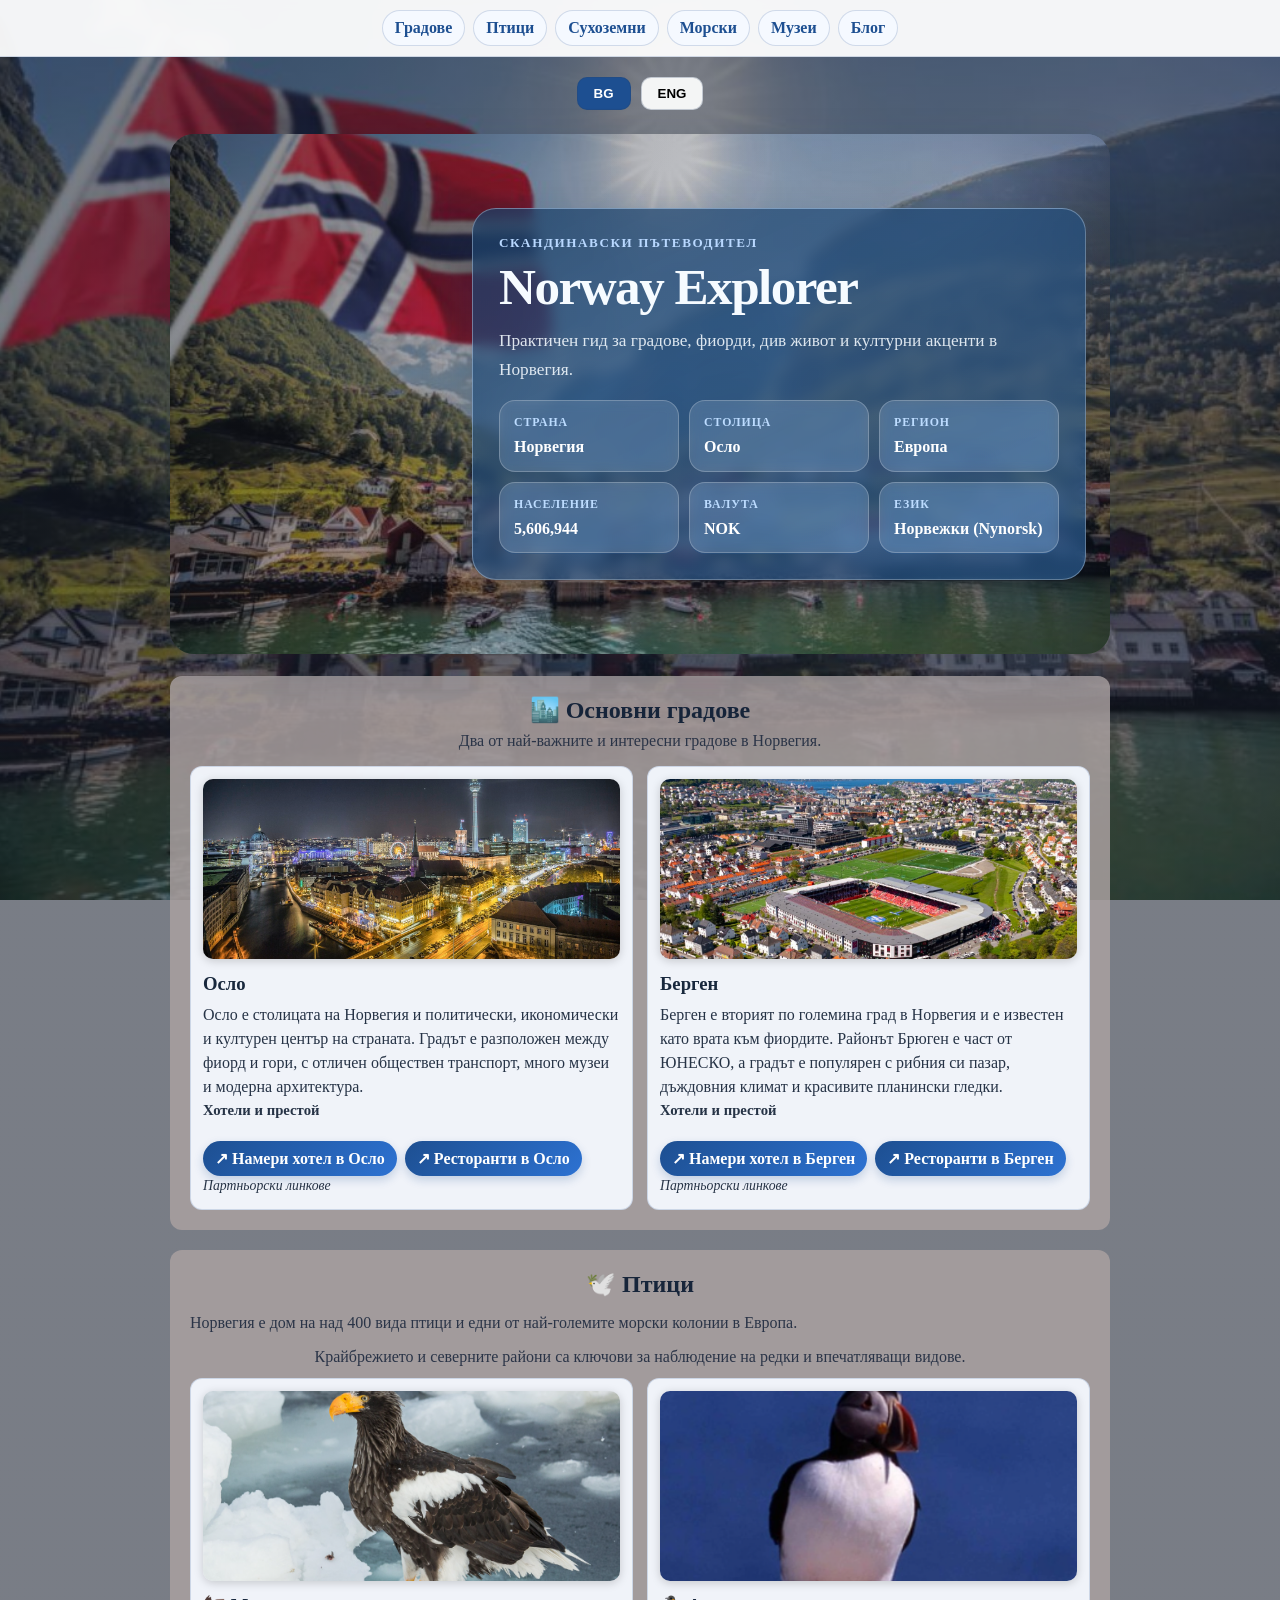
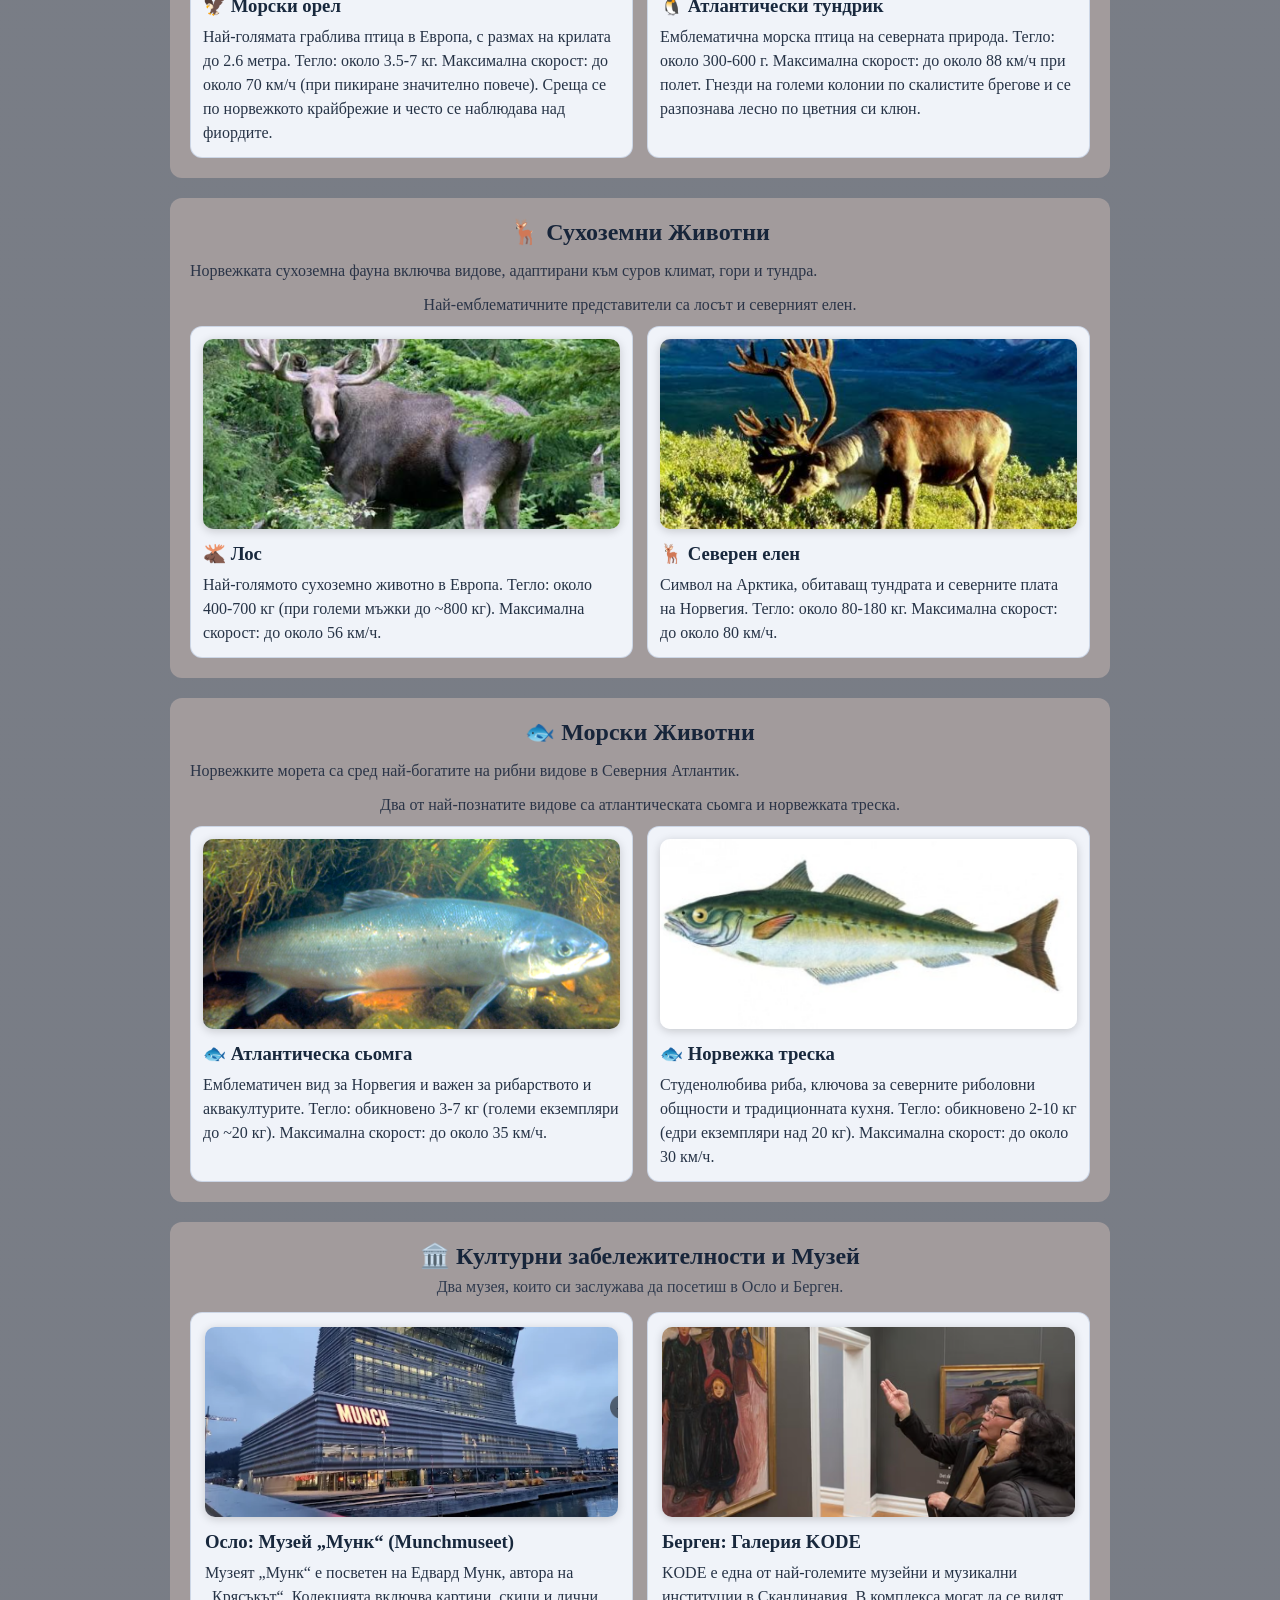
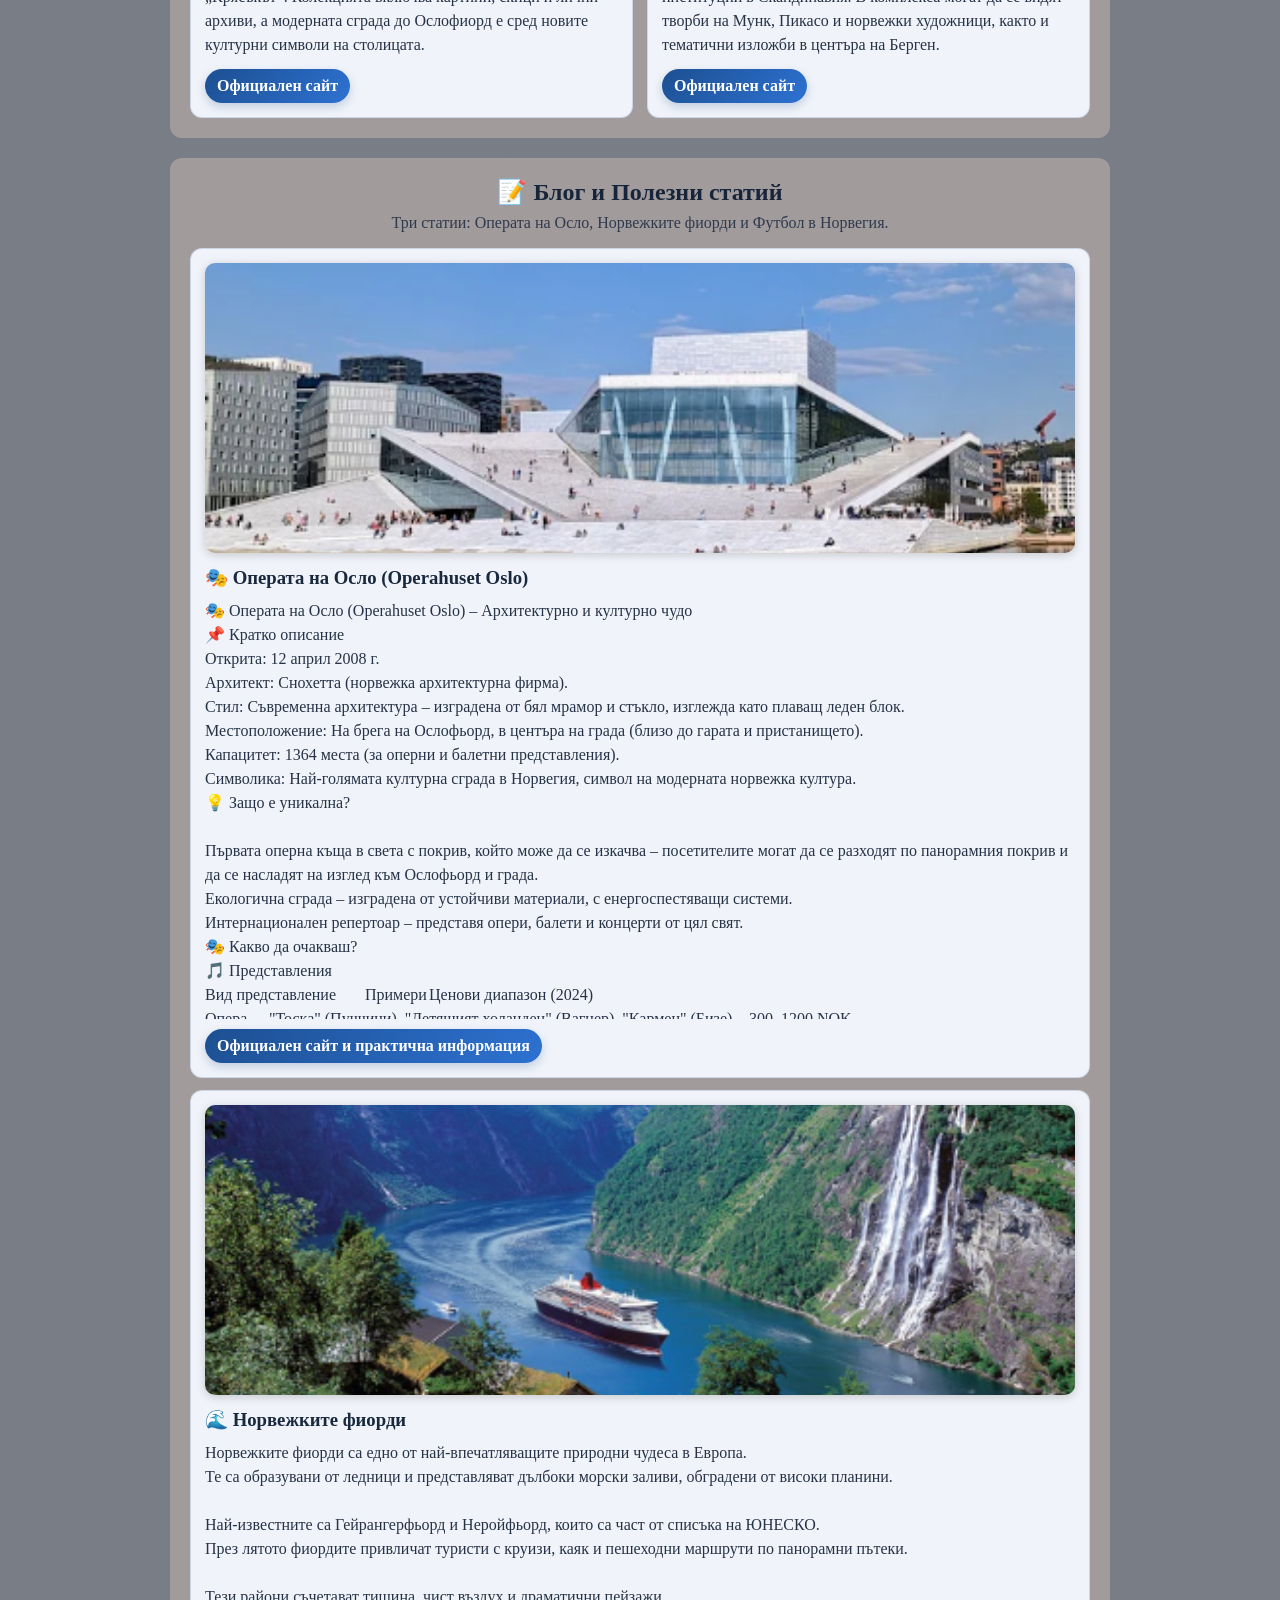
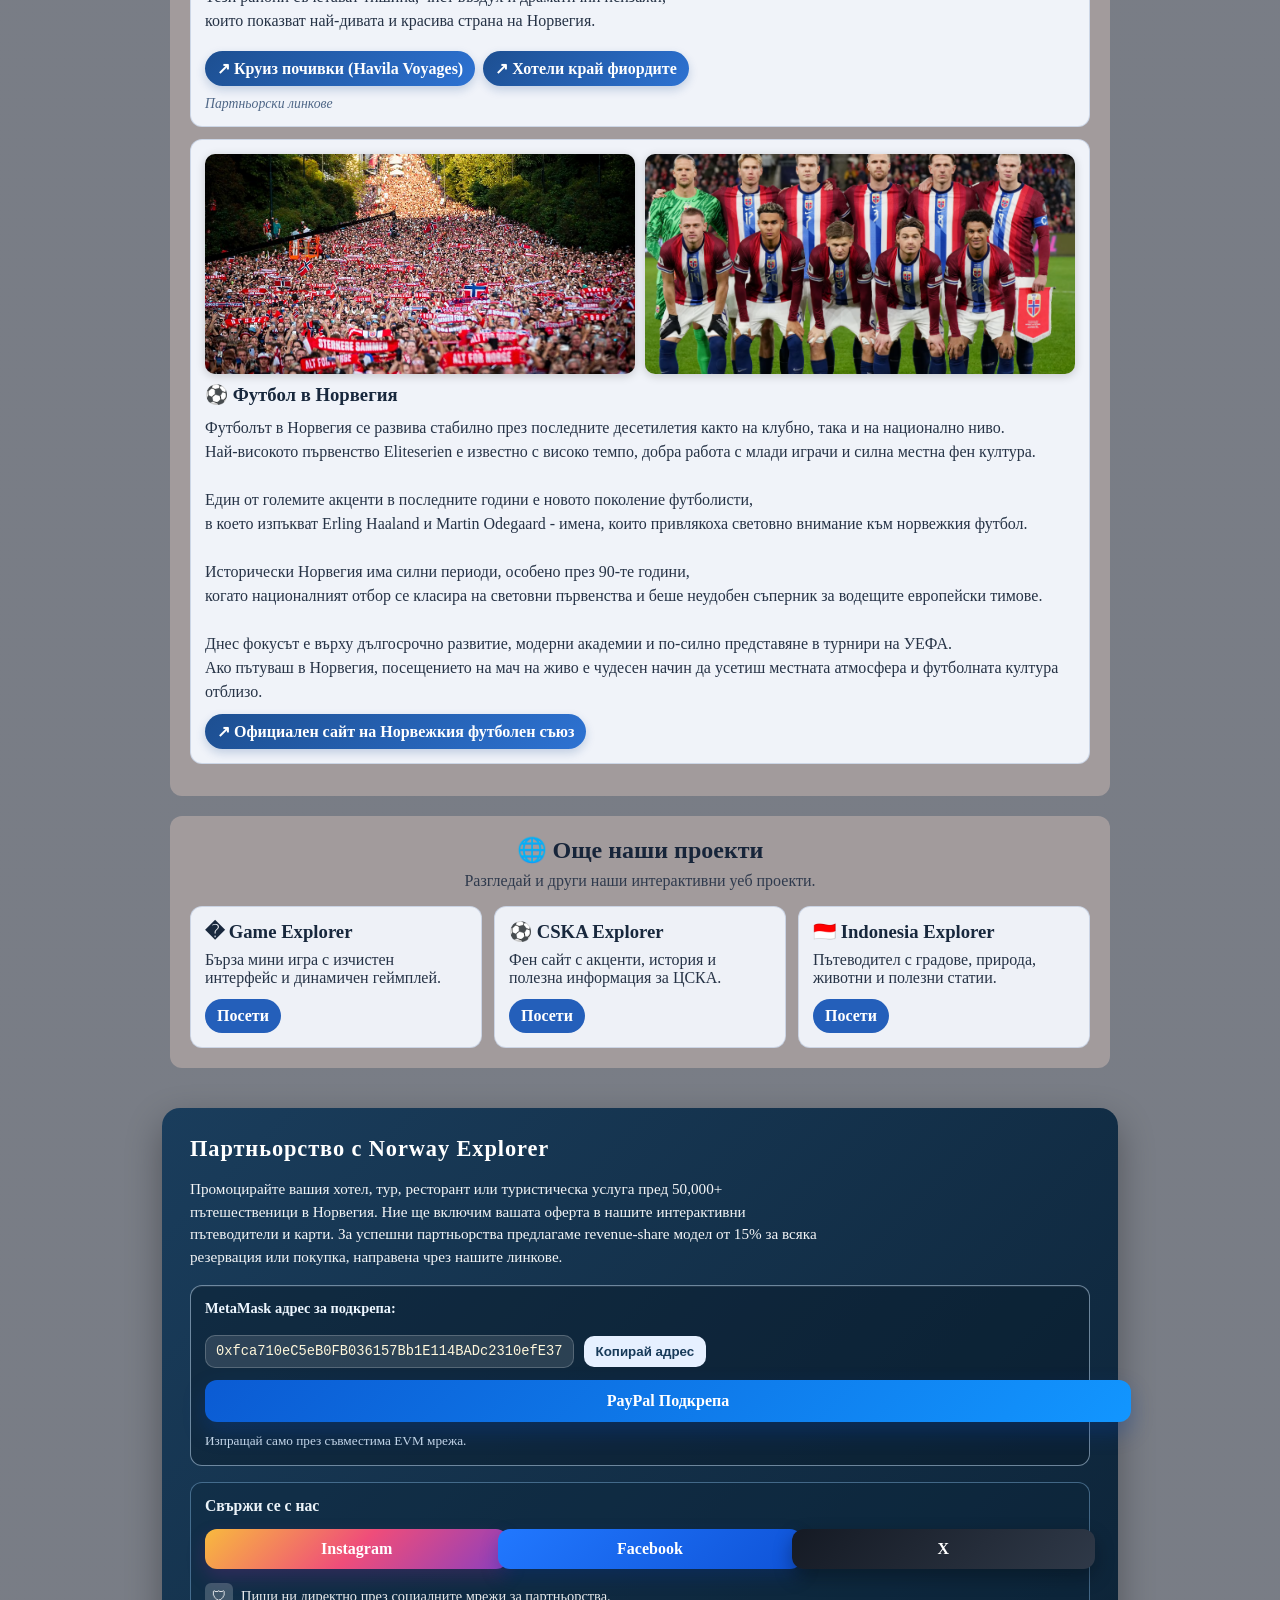
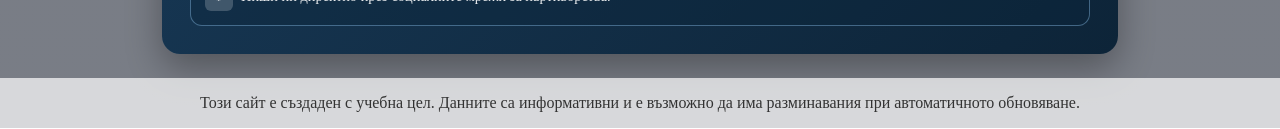
==== index.html @ 8732c3d7 "Move PayPal support CTA into wallet and refine partnership styling" ====
<!DOCTYPE html>
<html lang="bg">
<head>
    <meta charset="UTF-8">
    <meta name="viewport" content="width=device-width, initial-scale=1.0">
    <title>Норвегия EXPLORER</title>
    <meta name="description" content="Norway Explorer with city guides, wildlife highlights, museums, and practical travel resources.">
    <meta name="robots" content="index,follow,max-snippet:-1,max-image-preview:large,max-video-preview:-1">
    <link rel="canonical" href="https://norway-info.vercel.app/">
    <meta property="og:type" content="website">
    <meta property="og:site_name" content="Norway Explorer">
    <meta property="og:title" content="Norway Explorer | Cities, Nature and Travel Guide">
    <meta property="og:description" content="Discover Norwegian cities, wildlife, museums, and curated travel stories in one guide.">
    <meta property="og:url" content="https://norway-info.vercel.app/">
    <meta property="og:image" content="https://norway-info.vercel.app/social-preview.svg">
    <meta property="og:image:width" content="1200">
    <meta property="og:image:height" content="630">
    <meta name="twitter:card" content="summary_large_image">
    <meta name="twitter:url" content="https://norway-info.vercel.app/">
    <meta name="twitter:title" content="Norway Explorer | Cities, Nature and Travel Guide">
    <meta name="twitter:description" content="A practical Norway guide with city info, wildlife, and curated travel content.">
    <meta name="twitter:image" content="https://norway-info.vercel.app/social-preview.svg">
    <script>
        window.va = window.va || function () {
            (window.vaq = window.vaq || []).push(arguments);
        };
    </script>
    <script defer src="/_vercel/insights/script.js"></script>
    <link rel="icon" type="image/svg+xml" href="favicon.svg">
    <link rel="preload" as="image" href="Dostoprimechatelnosti-Norvegii-e1526370698436.jpg" fetchpriority="high">
    <link rel="dns-prefetch" href="//www.booking.com">
    <link rel="dns-prefetch" href="//www.tripadvisor.com">
    <link rel="dns-prefetch" href="//www.havilavoyages.com">
    <link rel="preconnect" href="https://www.booking.com" crossorigin>
    <link rel="preconnect" href="https://www.tripadvisor.com" crossorigin>
    <link rel="preconnect" href="https://www.havilavoyages.com" crossorigin>
    <link rel="stylesheet" href="style.css">
    <meta http-equiv="Content-Security-Policy" content="default-src 'self'; base-uri 'self'; object-src 'none'; frame-ancestors 'none'; img-src 'self' data:; style-src 'self' 'unsafe-inline'; script-src 'self' 'unsafe-inline'; connect-src 'self' https://formspree.io https://dashboard.mailerlite.com https://assets.mailerlite.com; form-action 'self' https://formspree.io https://dashboard.mailerlite.com https://assets.mailerlite.com; upgrade-insecure-requests; block-all-mixed-content;">
    <script>
        window.NORWAY_PARTNER_FORM_ENDPOINT = "https://dashboard.mailerlite.com/jsonp/2530470/forms/193859703235675441/subscribe";
    </script>
</head>
<body class="is-loading">

    <div id="page-loader" class="page-loader" aria-live="polite" aria-label="Loading">
        <div class="loader-spinner" aria-hidden="true"></div>
        <p class="loader-text">Loading Norway Explorer...</p>
    </div>

    <nav class="top-nav" id="top-nav">
        <a href="#key-cities" id="nav-cities"></a>
        <a href="#birds-section" id="nav-birds"></a>
        <a href="#land-animals-section" id="nav-land"></a>
        <a href="#marine-animals-section" id="nav-marine"></a>
        <a href="#museum-highlights" id="nav-museum"></a>
        <a href="#blog-section" id="nav-blog"></a>
    </nav>

    <div class="lang-switcher">
        <button id="btn-bg">BG</button>
        <button id="btn-eng">ENG</button>
    </div>

    <section class="hero-shell">
        <div class="hero-copy">
            <p id="hero-kicker" class="hero-kicker"></p>
            <h1 id="main-title">Norway Explorer</h1>
            <p id="hero-subtitle" class="hero-subtitle"></p>
            <div id="info" class="hero-facts"></div>
        </div>
        <figure class="hero-visual">
            <img src="Dostoprimechatelnosti-Norvegii-e1526370698436.jpg" alt="Панорамен пейзаж от Норвегия" class="hero-image" width="1280" height="720" fetchpriority="high" decoding="async">
        </figure>
    </section>

    <section id="key-cities" class="key-cities">
        <h2 id="cities-title"></h2>
        <p id="cities-subtitle"></p>
        <div class="cities-grid">
            <article class="city-card">
                <img src="assets/oslo.jpg" alt="Oslo" class="city-image" loading="lazy" decoding="async" width="1200" height="800">
                <h3 id="city-oslo-title"></h3>
                <p id="city-oslo-text"></p>
                <p id="city-oslo-cta-label" class="cta-label"></p>
                <div class="cta-links">
                    <a id="city-oslo-link" class="source-link cta-link" href="https://www.booking.com/city/no/oslo.html?keep_landing=1&sid=cc9032bea9bfc0546c76b36023ce9b88&aid=318615&label=New_Bulgarian_BG_5226352945-ouqjFWED*tpv48Uta6TTcAS813129000392:pl:ta:p1:p2:ac:ap:neg:fi:tikwl-64415190745:lp9047690:li:dec:dm:ag5226352945:cmp108540745&ws=&gad_source=1&gad_campaignid=108540745&gbraid=0AAAAAD_Ls1IKZlYwmr8Zm4OBT-a8QPqNY&gclid=CjwKCAjwpefSBhBvEiwAzyEtZ20bX94QnJ4DIqQOSX4_Amlg0gIUTL4UizeYds4wzF4Cd-zziU68MhoC8HMQAvD_BwE&utm_source=norway_explorer&utm_medium=cta&utm_campaign=oslo_hotels" target="_blank" rel="noopener noreferrer"></a>
                    <a id="city-oslo-restaurants-link" class="source-link cta-link" href="https://www.tripadvisor.com/Restaurants-g190479-Oslo_Eastern_Norway.html" target="_blank" rel="noopener noreferrer"></a>
                </div>
                <p id="city-oslo-affiliate-note" class="affiliate-note"></p>
            </article>
            <article class="city-card">
                <img src="assets/Bergenstd.png" alt="Bergen" class="city-image" loading="lazy" decoding="async" width="1200" height="800">
                <h3 id="city-bergen-title"></h3>
                <p id="city-bergen-text"></p>
                <p id="city-bergen-cta-label" class="cta-label"></p>
                <div class="cta-links">
                    <a id="city-bergen-link" class="source-link cta-link" href="https://www.booking.com/luxury/city/no/bergen.bg.html?aid=356980&label=gog235jc-10CAMYCSiqAUIGYmVyZ2VuSDNYA2gXiAEBmAEzuAEXyAEM2AED6AEB-AEBiAIBqAIBuALSuOfSBsACAdICJGIwMmFjYzA4LWUzYmQtNDA4YS1hNDk4LThlZmNhM2NkOWYwZdgCAeACAQ&sid=34ea4e4ec9101a4f362db611aae9aa91&keep_landing=1&utm_source=norway_explorer&utm_medium=cta&utm_campaign=bergen_hotels" target="_blank" rel="noopener noreferrer"></a>
                    <a id="city-bergen-restaurants-link" class="source-link cta-link" href="https://www.tripadvisor.com/Restaurants-g190502-Bergen_Hordaland_Western_Norway.html" target="_blank" rel="noopener noreferrer"></a>
                </div>
                <p id="city-bergen-affiliate-note" class="affiliate-note"></p>
            </article>
        </div>
    </section>

    <section id="birds-section" class="birds-section">
        <h2 id="birds-title"></h2>
        <p id="birds-subtitle"></p>
        <p id="birds-intro" class="birds-intro"></p>
        <div class="birds-grid">
            <article class="bird-card">
                <img src="assets/orel.png" alt="Морски орел" class="bird-image" loading="lazy" decoding="async" width="1200" height="800">
                <h3 id="bird-eagle-title"></h3>
                <p id="bird-eagle-text"></p>
            </article>
            <article class="bird-card">
                <img src="assets/Атлантически тундрик.png" alt="Атлантически тундрик" class="bird-image" loading="lazy" decoding="async" width="1200" height="800">
                <h3 id="bird-puffin-title"></h3>
                <p id="bird-puffin-text"></p>
            </article>
        </div>
    </section>

    <section id="land-animals-section" class="land-animals-section">
        <h2 id="land-animals-title"></h2>
        <p id="land-animals-subtitle"></p>
        <p id="land-animals-intro" class="land-animals-intro"></p>
        <div class="land-animals-grid">
            <article class="land-animal-card">
                <img src="assets/los.png" alt="Лос" class="land-animal-image" loading="lazy" decoding="async" width="1200" height="800">
                <h3 id="land-animal-moose-title"></h3>
                <p id="land-animal-moose-text"></p>
            </article>
            <article class="land-animal-card">
                <img src="assets/severenEeln.png" alt="Северен елен" class="land-animal-image" loading="lazy" decoding="async" width="1200" height="800">
                <h3 id="land-animal-reindeer-title"></h3>
                <p id="land-animal-reindeer-text"></p>
            </article>
        </div>
    </section>

    <section id="marine-animals-section" class="marine-animals-section">
        <h2 id="marine-animals-title"></h2>
        <p id="marine-animals-subtitle"></p>
        <p id="marine-animals-intro" class="marine-animals-intro"></p>
        <div class="marine-animals-grid">
            <article class="marine-animal-card">
                <img src="assets/Атлантическасьомга.png" alt="Атлантическа сьомга" class="marine-animal-image" loading="lazy" decoding="async" width="1200" height="800">
                <h3 id="marine-animal-salmon-title"></h3>
                <p id="marine-animal-salmon-text"></p>
            </article>
            <article class="marine-animal-card">
                <img src="assets/Норвежкатреска.png" alt="Норвежка треска" class="marine-animal-image" loading="lazy" decoding="async" width="1200" height="800">
                <h3 id="marine-animal-cod-title"></h3>
                <p id="marine-animal-cod-text"></p>
            </article>
        </div>
    </section>

    <section id="museum-highlights" class="museum-highlights">
        <h2 id="museum-title"></h2>
        <p id="museum-subtitle"></p>
        <div class="museum-grid">
            <article class="museum-card">
                <img src="assets/munkmuzej.png" alt="MUNCH Museum Oslo" class="museum-image" loading="lazy" decoding="async" width="1200" height="800">
                <h3 id="museum-oslo-title"></h3>
                <p id="museum-oslo-text"></p>
                <a id="museum-oslo-link" class="source-link" href="https://www.munch.no/en/" target="_blank" rel="noopener noreferrer"></a>
            </article>
            <article class="museum-card">
                <img src="assets/Galerybergen.png" alt="KODE Gallery Bergen" class="museum-image" loading="lazy" decoding="async" width="1200" height="800">
                <h3 id="museum-bergen-title"></h3>
                <p id="museum-bergen-text"></p>
                <a id="museum-bergen-link" class="source-link" href="https://www.kodebergen.no/en" target="_blank" rel="noopener noreferrer"></a>
            </article>
        </div>
    </section>

    <section id="blog-section" class="blog-section">
        <h2 id="blog-title"></h2>
        <p id="blog-subtitle"></p>
        <article class="blog-card">
            <img src="assets/operaOslo.png" alt="Oslo Opera House" class="blog-image" loading="lazy" decoding="async" width="1200" height="800">
            <h3 id="blog-article-title"></h3>
            <pre id="blog-article-content" class="blog-article-content"></pre>
            <a id="blog-opera-link" class="source-link" href="https://www.operaen.no/en/your-visit-at-oslo-operahouse/practical-information/" target="_blank" rel="noopener noreferrer"></a>
        </article>
        <article class="blog-card">
            <img id="blog-article2-image" src="assets/fiord.png" alt="Норвежки фиорд" class="blog-image" loading="lazy" decoding="async" width="1200" height="800">
            <h3 id="blog-article2-title"></h3>
            <pre id="blog-article2-content" class="blog-article-content"></pre>
            <div class="cta-links">
                <a id="blog-fjord-link" class="source-link cta-link" href="https://www.havilavoyages.com/?utm_source=norway_explorer&utm_medium=cta&utm_campaign=fjord_cruise" target="_blank" rel="noopener noreferrer"></a>
                <a id="blog-fjord-hotels-link" class="source-link cta-link" href="https://www.booking.com/country/no.html?utm_source=norway_explorer&utm_medium=cta&utm_campaign=fjord_hotels" target="_blank" rel="noopener noreferrer"></a>
            </div>
            <p id="blog-affiliate-note" class="affiliate-note"></p>
        </article>
        <article class="blog-card">
            <div class="blog-gallery">
                <img id="blog-article3-image1" src="assets/fot1.png" alt="Футболен мач в Норвегия" class="blog-image blog-image-half" loading="lazy" decoding="async" width="1200" height="800">
                <img id="blog-article3-image2" src="assets/fot2.png" alt="Норвежки футболни фенове" class="blog-image blog-image-half" loading="lazy" decoding="async" width="1200" height="800">
            </div>
            <h3 id="blog-article3-title"></h3>
            <pre id="blog-article3-content" class="blog-article-content"></pre>
            <a id="blog-football-link" class="source-link cta-link" href="https://www.fotball.no/" target="_blank" rel="noopener noreferrer"></a>
        </article>
    </section>
    

    <section id="related-projects" class="related-projects">
        <h2 id="projects-title"></h2>
        <p id="projects-subtitle"></p>
        <div class="projects-grid">
            <article class="project-card">
                <h3 id="project-a-title"></h3>
                <p id="project-a-desc"></p>
                <a id="project-a-link" href="https://p-in-pong-trs2.vercel.app/" target="_blank" rel="noopener noreferrer"></a>
            </article>
            <article class="project-card">
                <h3 id="project-b-title"></h3>
                <p id="project-b-desc"></p>
                <a id="project-b-link" href="https://cska-explorer.vercel.app/" target="_blank" rel="noopener noreferrer"></a>
            </article>
            <article class="project-card">
                <h3 id="project-c-title"></h3>
                <p id="project-c-desc"></p>
                <a id="project-c-link" href="https://indonesia-five.vercel.app/" target="_blank" rel="noopener noreferrer"></a>
            </article>
        </div>
    </section>

    <section id="norway-partnership" class="norway-partnership-card">
        <h2 id="norway-partner-title"></h2>
        <p id="norway-partner-text" class="partnership-text"></p>
        <div class="partnership-wallet" aria-live="polite">
            <p id="norway-partner-wallet-label" class="partnership-wallet-label"></p>
            <div class="partnership-wallet-row">
                <code id="norway-partner-wallet-address" class="partnership-wallet-address"></code>
                <button id="norway-partner-wallet-copy" class="partnership-wallet-copy" type="button"></button>
            </div>
            <a id="norwayPartnerPaypalBtn" class="partnership-btn partnership-paypal-btn" href="https://paypal.me/SvetoslavGochev" target="_blank" rel="noopener noreferrer"></a>
            <p id="norway-partner-wallet-hint" class="partnership-wallet-hint"></p>
        </div>
        <div class="partnership-actions">
            <p class="partnership-social-title" id="norwayPartnershipBtn"></p>
            <div class="partnership-social-grid" aria-label="Social contacts">
                <a id="norwayPartnerInstagramBtn" class="partnership-btn partnership-social-btn partnership-instagram-btn" href="https://www.instagram.com/" target="_blank" rel="noopener noreferrer">Instagram</a>
                <a id="norwayPartnerFacebookBtn" class="partnership-btn partnership-social-btn partnership-facebook-btn" href="https://www.facebook.com/" target="_blank" rel="noopener noreferrer">Facebook</a>
                <a id="norwayPartnerXBtn" class="partnership-btn partnership-social-btn partnership-x-btn" href="https://x.com/" target="_blank" rel="noopener noreferrer">X</a>
            </div>
            <p class="partnership-neutral-row"><span class="partnership-email-icon">🛡</span><span id="norway-partner-contact-hint"></span></p>
        </div>
    </section>

    <script src="article-cache.js" defer></script>
    <script src="cta-analytics.js" defer></script>
    <script src="script.js" defer></script>
    <button id="backToTop" class="back-to-top" aria-label="Back to top">↑</button>
    <footer id="site-footer">
        Този сайт е създаден с учебна цел. Данните са информативни и е възможно да има разминавания при автоматичното обновяване.
    </footer>
</body>
</html>
---- style.css ----
body {
    background:
        linear-gradient(180deg, rgba(24, 31, 46, 0.58), rgba(24, 31, 46, 0.58)),
        url("Dostoprimechatelnosti-Norvegii-e1526370698436.jpg") center / cover fixed no-repeat;
    min-height: 100vh;
    margin: 0;
    padding: 0;
    color: #eaf0ff;
}

body.is-loading {
    overflow: hidden;
}

.page-loader {
    position: fixed;
    inset: 0;
    z-index: 3000;
    display: flex;
    flex-direction: column;
    align-items: center;
    justify-content: center;
    gap: 14px;
    background: linear-gradient(180deg, rgba(236, 245, 255, 0.98), rgba(219, 236, 255, 0.98));
    transition: opacity 0.35s ease, visibility 0.35s ease;
}

.page-loader.is-hidden {
    opacity: 0;
    visibility: hidden;
    pointer-events: none;
}

.loader-spinner {
    width: 54px;
    height: 54px;
    border-radius: 50%;
    border: 4px solid rgba(29, 79, 145, 0.2);
    border-top-color: #1d4f91;
    animation: loaderSpin 0.8s linear infinite;
}

.loader-text {
    margin: 0;
    font-weight: 700;
    color: #1d4f91;
    letter-spacing: 0.02em;
}

@keyframes loaderSpin {
    to {
        transform: rotate(360deg);
    }
}

.top-nav {
    position: sticky;
    top: 0;
    z-index: 1000;
    display: flex;
    flex-wrap: wrap;
    justify-content: center;
    gap: 8px;
    padding: 10px 12px;
    background: rgba(255, 255, 255, 0.94);
    border-bottom: 1px solid rgba(95, 123, 170, 0.25);
    backdrop-filter: blur(4px);
}

.top-nav a {
    text-decoration: none;
    font-weight: 700;
    color: #1d4f91;
    background: rgba(245, 249, 255, 0.94);
    border: 1px solid rgba(95, 123, 170, 0.25);
    border-radius: 999px;
    padding: 8px 12px;
    transition: all 0.2s ease;
}

.top-nav a:hover {
    background: #1d4f91;
    color: #fff;
}

.lang-switcher {
    display: flex;
    justify-content: center;
    gap: 10px;
    margin: 20px auto 0;
}

.lang-switcher button {
    padding: 8px 16px;
    font-weight: bold;
    cursor: pointer;
    border: 1px solid rgba(45, 67, 100, 0.25);
    border-radius: 10px;
    background: rgba(255, 255, 255, 0.92);
}

.lang-switcher button.active {
    background: #1d4f91;
    color: #fff;
}

.hero-shell {
    position: relative;
    display: flex;
    align-items: center;
    max-width: 940px;
    min-height: 520px;
    margin: 24px auto 22px;
    padding: 0;
}

.hero-copy {
    position: relative;
    z-index: 2;
    max-width: 560px;
    margin: 0 0 0 24px;
    padding: 26px;
    border-radius: 24px;
    color: #f6fbff;
    background: linear-gradient(155deg, rgba(26, 63, 103, 0.72), rgba(45, 103, 166, 0.62));
    border: 1px solid rgba(220, 238, 255, 0.35);
    backdrop-filter: blur(7px);
    box-shadow: 0 22px 48px rgba(17, 36, 60, 0.28);
}

.hero-kicker {
    margin: 0 0 12px;
    font-size: 0.82rem;
    font-weight: 800;
    text-transform: uppercase;
    letter-spacing: 0.12em;
    color: #b9d8ff;
}

#main-title {
    margin: 0;
    font-size: clamp(2.2rem, 4vw, 4rem);
    line-height: 0.95;
    letter-spacing: -0.03em;
}

.hero-subtitle {
    margin: 16px 0 0;
    max-width: 34rem;
    font-size: 1.08rem;
    line-height: 1.65;
    color: rgba(245, 250, 255, 0.88);
}

.hero-link {
    display: inline-flex;
    align-items: center;
    justify-content: center;
    min-height: 44px;
    padding: 11px 18px;
    border-radius: 999px;
    text-decoration: none;
    font-weight: 800;
    transition: transform 0.2s ease, box-shadow 0.2s ease, filter 0.2s ease;
}

.hero-link:hover {
    transform: translateY(-1px);
    filter: brightness(1.04);
}

.hero-link-primary {
    color: #0e2947;
    background: linear-gradient(135deg, #ffffff, #d7ebff);
    box-shadow: 0 10px 22px rgba(6, 23, 43, 0.22);
}

.hero-link-secondary {
    color: #f6fbff;
    background: rgba(255, 255, 255, 0.12);
    border: 1px solid rgba(255, 255, 255, 0.2);
}

.hero-facts {
    margin-top: 16px;
}

.hero-facts-grid {
    display: grid;
    grid-template-columns: repeat(3, minmax(0, 1fr));
    gap: 10px;
}

.hero-fact {
    padding: 14px 14px 13px;
    border-radius: 16px;
    background: rgba(255, 255, 255, 0.16);
    border: 1px solid rgba(255, 255, 255, 0.22);
    backdrop-filter: blur(6px);
}

.hero-fact-label {
    display: block;
    margin-bottom: 6px;
    font-size: 0.74rem;
    font-weight: 700;
    text-transform: uppercase;
    letter-spacing: 0.08em;
    color: #bddcff;
}

.hero-fact-value {
    display: block;
    font-size: 1rem;
    font-weight: 700;
    line-height: 1.35;
    color: #ffffff;
}

.hero-visual {
    position: absolute;
    inset: 0;
    z-index: 0;
    margin: 0;
    overflow: hidden;
    border-radius: 24px;
    box-shadow: 0 20px 48px rgba(23, 50, 84, 0.18);
}

.hero-visual::after {
    content: "";
    position: absolute;
    inset: 0;
    background:
    radial-gradient(circle at 82% 18%, rgba(245, 247, 251, 0.14), transparent 40%),
    linear-gradient(115deg, rgba(24, 28, 38, 0.56), rgba(34, 39, 53, 0.3) 46%, rgba(18, 23, 33, 0.5));
}

.hero-image {
    display: block;
    width: 100%;
    height: 100%;
    min-height: 520px;
    object-fit: cover;
}

.key-cities {
    background: rgb(171 161 161 / 84%);
    border-radius: 12px;
    padding: 20px;
    margin: 20px auto;
    max-width: 900px;
}

.key-cities h2,
.birds-section h2,
.land-animals-section h2,
.marine-animals-section h2,
.museum-highlights h2,
.blog-section h2,
.related-projects h2 {
    color: #17253a;
}

.key-cities h2 {
    margin: 0 0 8px;
    text-align: center;
}

.key-cities > p {
    margin: 0 0 16px;
    text-align: center;
    color: #2f3a4d;
}

.key-cities > p,
.birds-section > p,
.land-animals-section > p,
.marine-animals-section > p,
.museum-highlights > p,
.blog-section > p,
.related-projects > p {
    color: #2a3447;
}

.city-card h3,
.bird-card h3,
.land-animal-card h3,
.marine-animal-card h3,
.museum-card h3,
.blog-card h3,
.project-card h3 {
    color: #18283d;
}

.cities-grid {
    display: grid;
    grid-template-columns: repeat(2, minmax(0, 1fr));
    gap: 14px;
}

.city-card {
    background: rgba(245, 249, 255, 0.94);
    border: 1px solid rgba(95, 123, 170, 0.25);
    border-radius: 12px;
    padding: 12px;
}

.city-image {
    width: 100%;
    height: 180px;
    object-fit: cover;
    border-radius: 10px;
    margin-bottom: 10px;
    box-shadow: 0 2px 10px rgba(0, 0, 0, 0.18);
}

.city-card h3 {
    margin: 0 0 8px;
}

.city-card p {
    margin: 0;
    color: #263346;
    line-height: 1.5;
}

.cta-label {
    margin: 12px 0 0;
    font-size: 0.92rem;
    font-weight: 700;
    color: #1c3f72;
}

.cta-links {
    display: flex;
    flex-wrap: wrap;
    gap: 8px;
    margin-top: 8px;
}

.cta-link::before {
    content: "\2197\00a0";
    font-weight: 700;
}

.affiliate-note {
    margin: 10px 0 0;
    font-size: 0.86rem;
    color: #4f6787;
    font-style: italic;
}

.birds-section {
    background: rgb(171 161 161 / 84%);
    border-radius: 12px;
    padding: 20px;
    margin: 20px auto;
    max-width: 900px;
}

.birds-section h2 {
    margin: 0 0 8px;
    text-align: center;
}

.birds-subtitle,
.birds-intro {
    margin: 0 0 12px;
    text-align: center;
    color: #2f3a4d;
}

.birds-grid {
    display: grid;
    grid-template-columns: repeat(2, minmax(0, 1fr));
    gap: 14px;
}

.bird-card {
    background: rgba(245, 249, 255, 0.94);
    border: 1px solid rgba(95, 123, 170, 0.25);
    border-radius: 12px;
    padding: 12px;
}

.bird-image {
    width: 100%;
    height: 190px;
    object-fit: cover;
    border-radius: 10px;
    margin-bottom: 10px;
    box-shadow: 0 2px 10px rgba(0, 0, 0, 0.18);
}

.bird-card h3 {
    margin: 0 0 8px;
}

.bird-card p {
    margin: 0;
    color: #263346;
    line-height: 1.5;
}

.land-animals-section {
    background: rgb(171 161 161 / 84%);
    border-radius: 12px;
    padding: 20px;
    margin: 20px auto;
    max-width: 900px;
}

.land-animals-section h2 {
    margin: 0 0 8px;
    text-align: center;
}

.land-animals-subtitle,
.land-animals-intro {
    margin: 0 0 12px;
    text-align: center;
    color: #2f3a4d;
}

.land-animals-grid {
    display: grid;
    grid-template-columns: repeat(2, minmax(0, 1fr));
    gap: 14px;
}

.land-animal-card {
    background: rgba(245, 249, 255, 0.94);
    border: 1px solid rgba(95, 123, 170, 0.25);
    border-radius: 12px;
    padding: 12px;
}

.land-animal-image {
    width: 100%;
    height: 190px;
    object-fit: cover;
    border-radius: 10px;
    margin-bottom: 10px;
    box-shadow: 0 2px 10px rgba(0, 0, 0, 0.18);
}

.land-animal-card h3 {
    margin: 0 0 8px;
}

.land-animal-card p {
    margin: 0;
    color: #263346;
    line-height: 1.5;
}

.marine-animals-section {
    background: rgb(171 161 161 / 84%);
    border-radius: 12px;
    padding: 20px;
    margin: 20px auto;
    max-width: 900px;
}

.marine-animals-section h2 {
    margin: 0 0 8px;
    text-align: center;
}

.marine-animals-subtitle,
.marine-animals-intro {
    margin: 0 0 12px;
    text-align: center;
    color: #2f3a4d;
}

.marine-animals-grid {
    display: grid;
    grid-template-columns: repeat(2, minmax(0, 1fr));
    gap: 14px;
}

.marine-animal-card {
    background: rgba(245, 249, 255, 0.94);
    border: 1px solid rgba(95, 123, 170, 0.25);
    border-radius: 12px;
    padding: 12px;
}

.marine-animal-image {
    width: 100%;
    height: 190px;
    object-fit: cover;
    border-radius: 10px;
    margin-bottom: 10px;
    box-shadow: 0 2px 10px rgba(0, 0, 0, 0.18);
}

.marine-animal-card h3 {
    margin: 0 0 8px;
}

.marine-animal-card p {
    margin: 0;
    color: #263346;
    line-height: 1.5;
}

.museum-highlights {
    background: rgb(171 161 161 / 84%);
    border-radius: 12px;
    padding: 20px;
    margin: 20px auto;
    max-width: 900px;
}

.museum-highlights h2 {
    margin: 0 0 8px;
    text-align: center;
}

.museum-highlights > p {
    margin: 0 0 16px;
    text-align: center;
    color: #2f3a4d;
}

.museum-grid {
    display: grid;
    grid-template-columns: repeat(2, minmax(0, 1fr));
    gap: 14px;
}

.museum-card {
    background: rgba(245, 249, 255, 0.94);
    border: 1px solid rgba(95, 123, 170, 0.25);
    border-radius: 12px;
    padding: 14px;
}

.museum-image {
    width: 100%;
    height: 190px;
    object-fit: cover;
    border-radius: 10px;
    margin-bottom: 10px;
    box-shadow: 0 2px 10px rgba(0, 0, 0, 0.18);
}

.museum-card h3 {
    margin: 0 0 8px;
}

.museum-card p {
    margin: 0;
    color: #263346;
    line-height: 1.5;
}

.source-link {
    display: inline-block;
    margin-top: 12px;
    padding: 8px 12px;
    border-radius: 999px;
    text-decoration: none;
    font-weight: 700;
    color: #fff;
    background: linear-gradient(135deg, #1d4f91, #2d72d2);
    box-shadow: 0 4px 10px rgba(29, 79, 145, 0.22);
}

.source-link:hover {
    filter: brightness(1.05);
}

.blog-section {
    background: rgb(171 161 161 / 84%);
    border-radius: 12px;
    padding: 20px;
    margin: 20px auto;
    max-width: 900px;
}

.blog-section h2 {
    margin: 0 0 8px;
    text-align: center;
}

.blog-section > p {
    margin: 0 0 16px;
    text-align: center;
    color: #2f3a4d;
}

.blog-card {
    background: rgba(245, 249, 255, 0.94);
    border: 1px solid rgba(95, 123, 170, 0.25);
    border-radius: 12px;
    padding: 14px;
    margin-bottom: 12px;
}

.blog-image {
    width: 100%;
    max-height: 290px;
    object-fit: cover;
    border-radius: 10px;
    margin-bottom: 10px;
    box-shadow: 0 2px 10px rgba(0, 0, 0, 0.18);
}

.blog-gallery {
    display: grid;
    grid-template-columns: repeat(2, minmax(0, 1fr));
    gap: 10px;
}

.blog-image-half {
    max-height: 220px;
}

.blog-card h3 {
    margin: 0 0 10px;
}

.blog-card .source-link {
    margin-top: 10px;
}

.blog-card .affiliate-note {
    margin-top: 10px;
}

.blog-article-content {
    margin: 0;
    color: #263346;
    line-height: 1.5;
    white-space: pre-wrap;
    font-family: inherit;
    font-size: 1rem;
    max-height: 420px;
    overflow: auto;
}

.related-projects {
    background: rgb(171 161 161 / 84%);
    border-radius: 12px;
    padding: 20px;
    margin: 20px auto 40px;
    max-width: 900px;
}

.related-projects h2 {
    margin: 0 0 8px;
    text-align: center;
}

.related-projects > p {
    margin: 0 0 16px;
    text-align: center;
    color: #2f3a4d;
}

.projects-grid {
    display: grid;
    grid-template-columns: repeat(3, minmax(0, 1fr));
    gap: 12px;
}

.project-card {
    background: rgba(245, 249, 255, 0.92);
    border: 1px solid rgba(95, 123, 170, 0.25);
    border-radius: 12px;
    padding: 14px;
}

.project-card h3 {
    margin: 0 0 8px;
}

.project-card p {
    margin: 0 0 12px;
    color: #263346;
}

.project-card a {
    display: inline-block;
    padding: 8px 12px;
    border-radius: 999px;
    text-decoration: none;
    font-weight: bold;
    background: #245fba;
    color: #fff;
}

#site-footer {
    position: relative;
    bottom: 0;
    width: 100%;
    text-align: center;
    margin-top: 24px;
    color: #333;
    background: rgba(255, 255, 255, 0.7);
    padding: 16px 0;
    font-size: 1em;
}

.back-to-top {
    position: fixed;
    right: 16px;
    bottom: 16px;
    width: 44px;
    height: 44px;
    border: none;
    border-radius: 50%;
    font-size: 1.2rem;
    font-weight: 700;
    color: #fff;
    background: #1d4f91;
    box-shadow: 0 8px 18px rgba(0, 0, 0, 0.24);
    cursor: pointer;
    opacity: 0;
    transform: translateY(10px);
    pointer-events: none;
    transition: opacity 0.2s ease, transform 0.2s ease;
}

.back-to-top.show {
    opacity: 1;
    transform: translateY(0);
    pointer-events: auto;
}

/* Responsive styles for mobile */
@media (max-width: 600px) {
    body {
        background-attachment: fixed;
    }

    .hero-shell {
        display: block;
        min-height: auto;
        margin: 16px auto 18px;
        padding: 0 6px;
    }

    .hero-copy {
        max-width: none;
        margin: 14px;
        padding: 20px 16px;
        border-radius: 18px;
    }

    #main-title {
        font-size: 2rem;
    }

    .hero-subtitle {
        font-size: 0.98rem;
        line-height: 1.55;
    }

    .hero-facts-grid {
        grid-template-columns: repeat(2, minmax(0, 1fr));
    }

    .hero-visual {
        inset: 0 6px;
        border-radius: 18px;
    }

    .hero-image {
        min-height: 280px;
        max-width: 98vw;
    }

    .top-nav {
        flex-wrap: nowrap;
        justify-content: flex-start;
        overflow-x: auto;
        white-space: nowrap;
    }

    .top-nav a {
        flex: 0 0 auto;
    }

    .cities-grid {
        grid-template-columns: 1fr;
    }

    .key-cities {
        margin: 14px 6px;
        padding: 14px;
    }

    .birds-grid {
        grid-template-columns: 1fr;
    }

    .birds-section {
        margin: 14px 6px;
        padding: 14px;
    }

    .land-animals-grid {
        grid-template-columns: 1fr;
    }

    .land-animals-section {
        margin: 14px 6px;
        padding: 14px;
    }

    .marine-animals-grid {
        grid-template-columns: 1fr;
    }

    .marine-animals-section {
        margin: 14px 6px;
        padding: 14px;
    }

    .museum-grid {
        grid-template-columns: 1fr;
    }

    .museum-highlights {
        margin: 14px 6px;
        padding: 14px;
    }

    .blog-section {
        margin: 14px 6px;
        padding: 14px;
    }

    .blog-gallery {
        grid-template-columns: 1fr;
    }

    .projects-grid {
        grid-template-columns: 1fr;
    }

    .related-projects {
        margin: 14px 6px 24px;
        padding: 14px;
    }

    table {
        font-size: 0.95em;
    }
    button {
        font-size: 1em;
        padding: 8px 12px;
    }
    footer {
        font-size: 0.95em;
        padding: 10px 0;
    }

    .back-to-top {
        right: 10px;
        bottom: 10px;
    }
}

@media (max-width: 900px) {
    .hero-shell {
        display: block;
    }

    .hero-image {
        min-height: 340px;
    }
}

@media (min-width: 901px) {
    .hero-shell .hero-copy {
        width: min(560px, 68%);
        margin-left: auto;
        margin-right: 24px;
    }
}

/* Partnership Section Styles */
.norway-partnership-card {
    background: linear-gradient(135deg, #1a3d5c 0%, #0d2438 100%);
    color: #fff;
    border-radius: 18px;
    padding: 28px;
    display: flex;
    flex-direction: column;
    gap: 16px;
    box-shadow: 0 14px 36px rgba(0, 0, 0, 0.32);
    margin: 20px auto;
    max-width: 900px;
    width: min(900px, 90vw);
}

.norway-partnership-card h2 {
    margin: 0;
    font-size: 1.4rem;
    letter-spacing: 0.04em;
}

.partnership-text {
    margin: 0;
    color: rgba(255, 255, 255, 0.95);
    font-size: 0.95rem;
    line-height: 1.5;
    max-width: 640px;
}

.partnership-actions {
    display: flex;
    flex-direction: column;
    gap: 14px;
    align-items: stretch;
    border: 1px solid rgba(142, 192, 236, 0.42);
    border-radius: 12px;
    background: rgba(12, 38, 58, 0.38);
    padding: 14px;
}

.partnership-btn {
    padding: 12px 28px;
    font-size: 1rem;
    font-weight: 700;
    background: linear-gradient(90deg, #4a90e2 0%, #357abd 100%);
    color: #fff;
    border: none;
    border-radius: 12px;
    cursor: pointer;
    min-width: 200px;
    box-shadow: 0 6px 14px rgba(74, 144, 226, 0.22);
    transition: transform 0.15s ease, box-shadow 0.15s ease, filter 0.15s ease;
}

.partnership-btn:hover,
.partnership-btn:focus-visible {
    transform: translateY(-1px);
    filter: brightness(1.04);
    box-shadow: 0 9px 18px rgba(74, 144, 226, 0.28);
}

.partnership-email-row {
    display: flex;
    align-items: center;
    gap: 8px;
    color: rgba(255, 255, 255, 0.9);
    font-size: 0.9rem;
}

.partnership-email-icon {
    display: inline-flex;
    align-items: center;
    justify-content: center;
    width: 28px;
    height: 28px;
    border-radius: 6px;
    background: rgba(255, 255, 255, 0.2);
    font-size: 0.9rem;
}

.partnership-email-link {
    color: #b3d9ff;
    text-decoration: none;
    font-weight: 600;
    transition: text-decoration 0.2s ease;
}

.partnership-email-link:hover {
    text-decoration: underline;
}

.partnership-neutral-row {
    display: flex;
    align-items: center;
    gap: 8px;
    margin: 0;
    color: rgba(255, 255, 255, 0.9);
    font-size: 0.9rem;
}

.partnership-social-title {
    margin: 0;
    color: rgba(245, 251, 255, 0.96);
    font-size: 0.98rem;
    font-weight: 700;
}

.partnership-social-grid {
    display: grid;
    grid-template-columns: repeat(3, minmax(0, 1fr));
    gap: 10px;
    width: 100%;
}

.partnership-social-btn {
    width: 100%;
    min-width: 0;
    text-decoration: none;
    display: inline-flex;
    align-items: center;
    justify-content: center;
    padding: 11px 10px;
}

.partnership-instagram-btn {
    background: linear-gradient(135deg, #f8ba3e 0%, #ef4d7a 50%, #8c3fbe 100%);
    box-shadow: 0 8px 18px rgba(130, 39, 144, 0.28);
}

.partnership-facebook-btn {
    background: linear-gradient(135deg, #2178ff 0%, #0f53d7 100%);
    box-shadow: 0 8px 18px rgba(8, 51, 148, 0.28);
}

.partnership-x-btn {
    background: linear-gradient(135deg, #151a24 0%, #2f3948 100%);
    box-shadow: 0 8px 18px rgba(4, 8, 16, 0.34);
}

.partnership-wallet {
    display: flex;
    flex-direction: column;
    gap: 10px;
    padding: 14px;
    border-radius: 12px;
    border: 1px solid rgba(205, 231, 255, 0.5);
    background: rgba(8, 24, 38, 0.42);
    box-shadow: inset 0 1px 0 rgba(255, 255, 255, 0.08);
}

.partnership-paypal-btn {
    width: 100%;
    min-width: 0;
    margin-top: 2px;
    text-decoration: none;
    display: inline-flex;
    align-items: center;
    justify-content: center;
    background: linear-gradient(135deg, #0b5bd3 0%, #1296ff 100%);
    box-shadow: 0 10px 22px rgba(8, 66, 173, 0.3);
}

.partnership-wallet-label {
    margin: 0 0 8px;
    color: #eef7ff;
    font-size: 0.9rem;
    font-weight: 700;
}

.partnership-wallet-row {
    display: flex;
    align-items: center;
    gap: 10px;
    flex-wrap: wrap;
}

.partnership-wallet-address {
    display: inline-block;
    padding: 8px 10px;
    border-radius: 10px;
    background: rgba(255, 255, 255, 0.12);
    border: 1px solid rgba(255, 255, 255, 0.2);
    color: #fff7db;
    font-size: 0.86rem;
    word-break: break-all;
}

.partnership-wallet-copy {
    border: 0;
    border-radius: 10px;
    padding: 8px 12px;
    background: #e6f0ff;
    color: #173a59;
    font-weight: 700;
    cursor: pointer;
}

.partnership-wallet-hint {
    margin: 0;
    color: rgba(220, 237, 255, 0.88);
    font-size: 0.83rem;
    line-height: 1.4;
}

@media (max-width: 768px) {
    .norway-partnership-card {
        padding: 20px;
    }

    .norway-partnership-card h2 {
        font-size: 1.2rem;
    }

    .partnership-text {
        font-size: 0.9rem;
    }

    .partnership-btn {
        padding: 11px 24px;
        font-size: 0.95rem;
        min-width: 180px;
    }

    .partnership-social-grid {
        grid-template-columns: 1fr;
    }

    .partnership-wallet,
    .partnership-actions {
        padding: 12px;
    }
}

@media (max-width: 480px) {
    .norway-partnership-card {
        padding: 16px;
    }

    .norway-partnership-card h2 {
        font-size: 1.1rem;
    }

    .partnership-text {
        font-size: 0.88rem;
    }

    .partnership-btn {
        padding: 10px 20px;
        font-size: 0.9rem;
        min-width: 160px;
    }

    .partnership-email-row {
        font-size: 0.84rem;
    }

    .partnership-neutral-row {
        font-size: 0.84rem;
        align-items: flex-start;
    }

    .partnership-wallet {
        padding: 12px;
    }
}
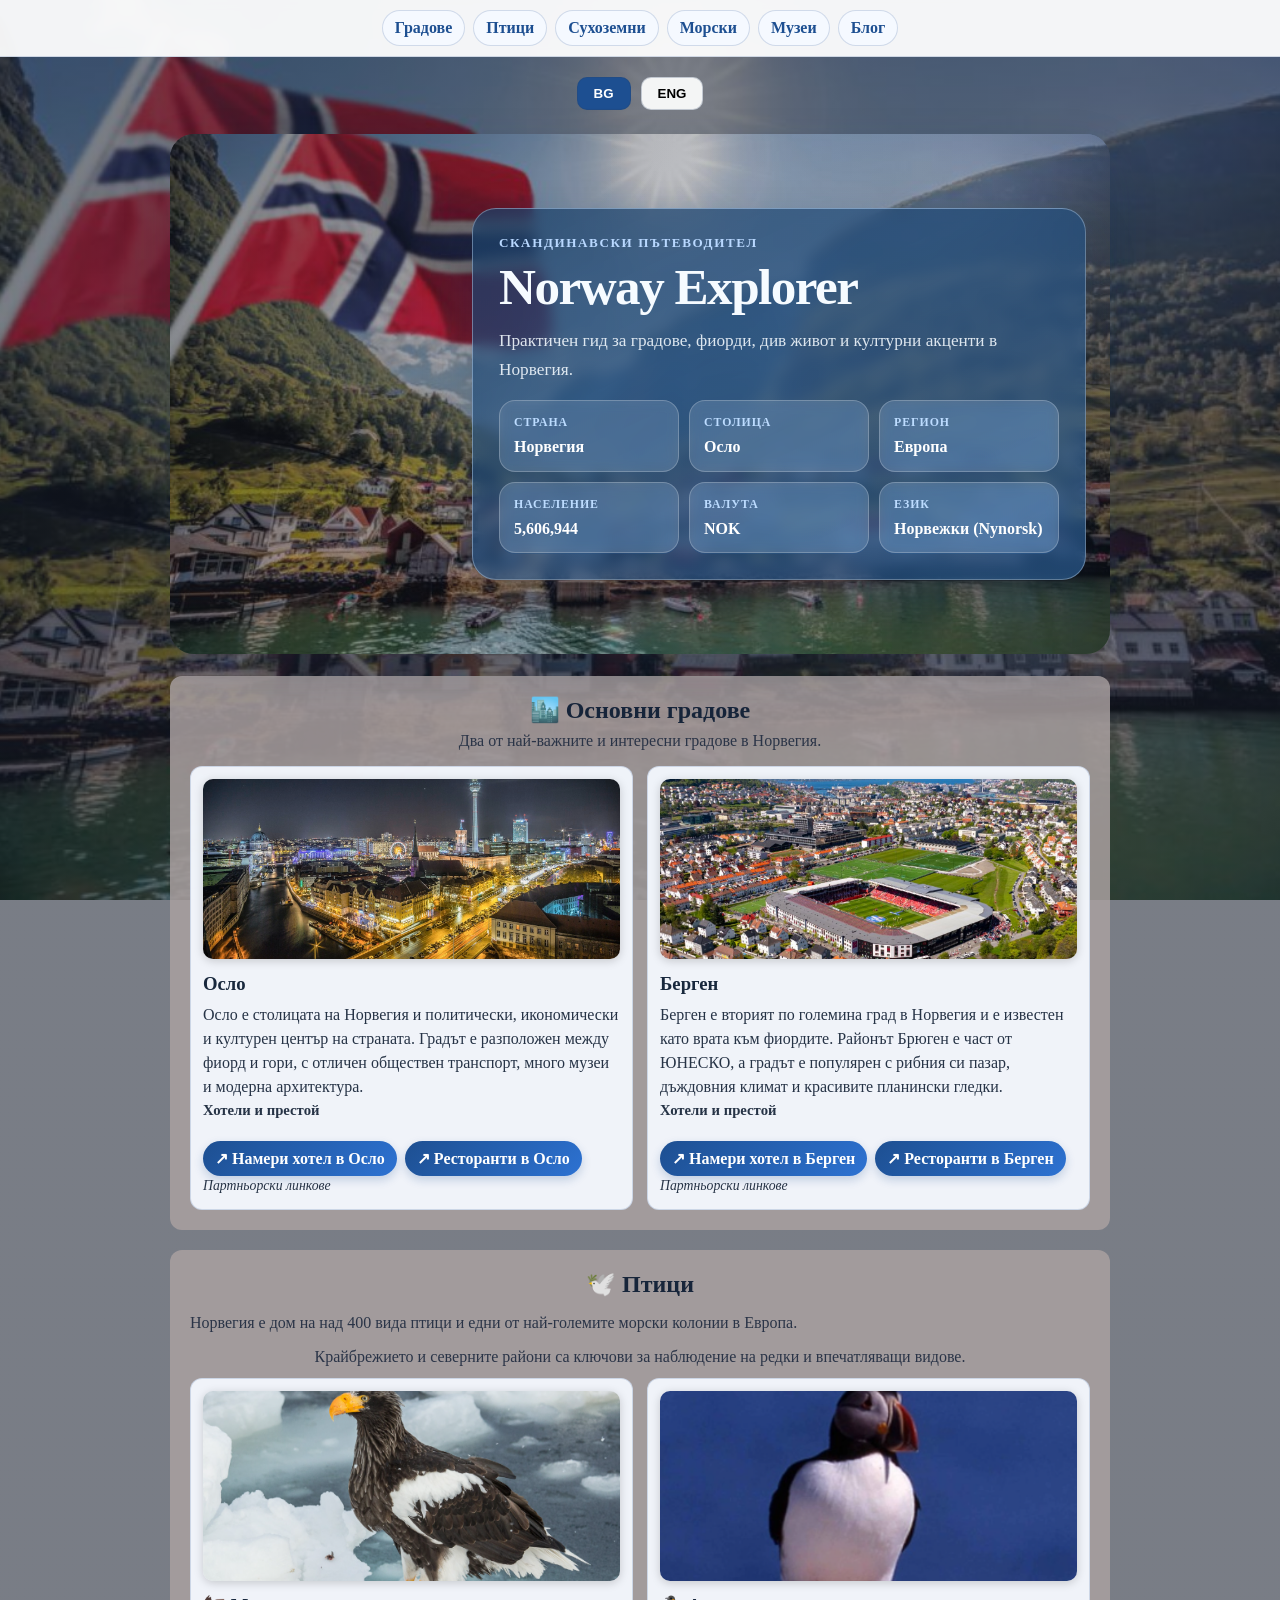
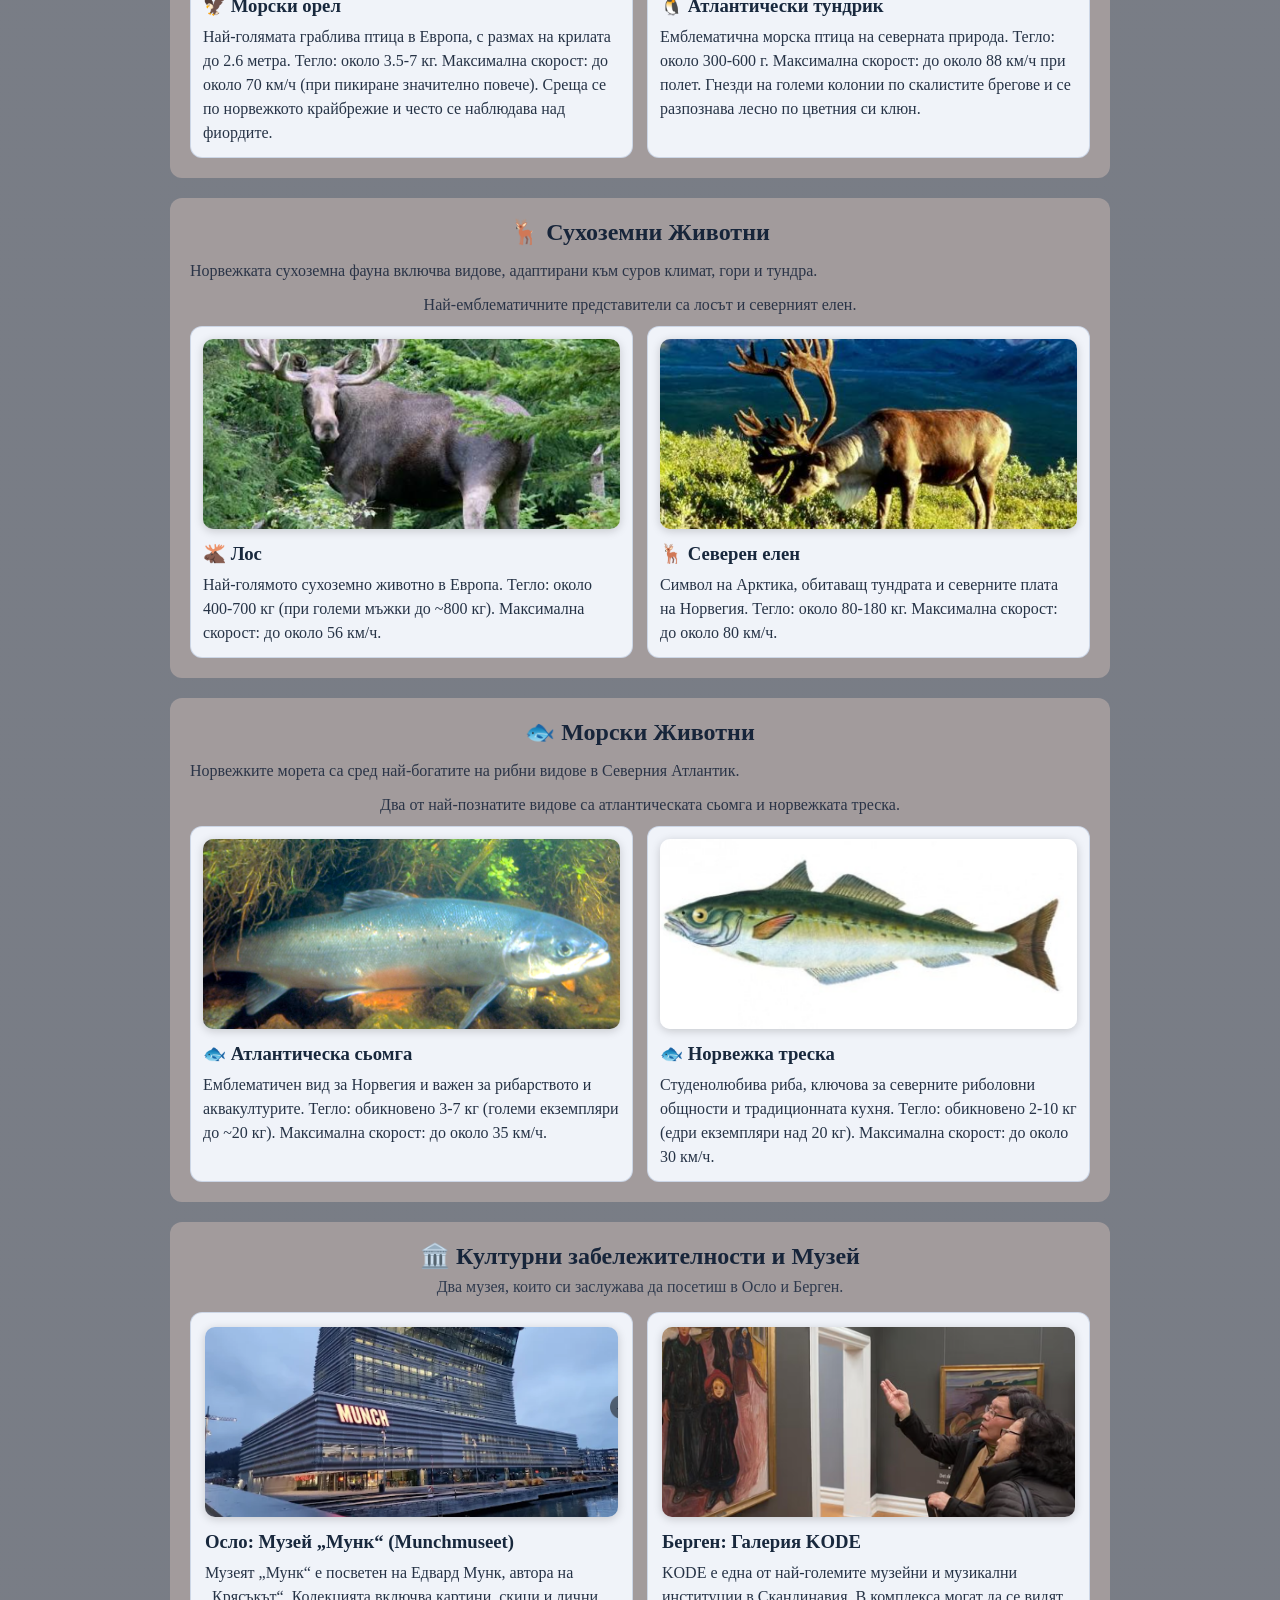
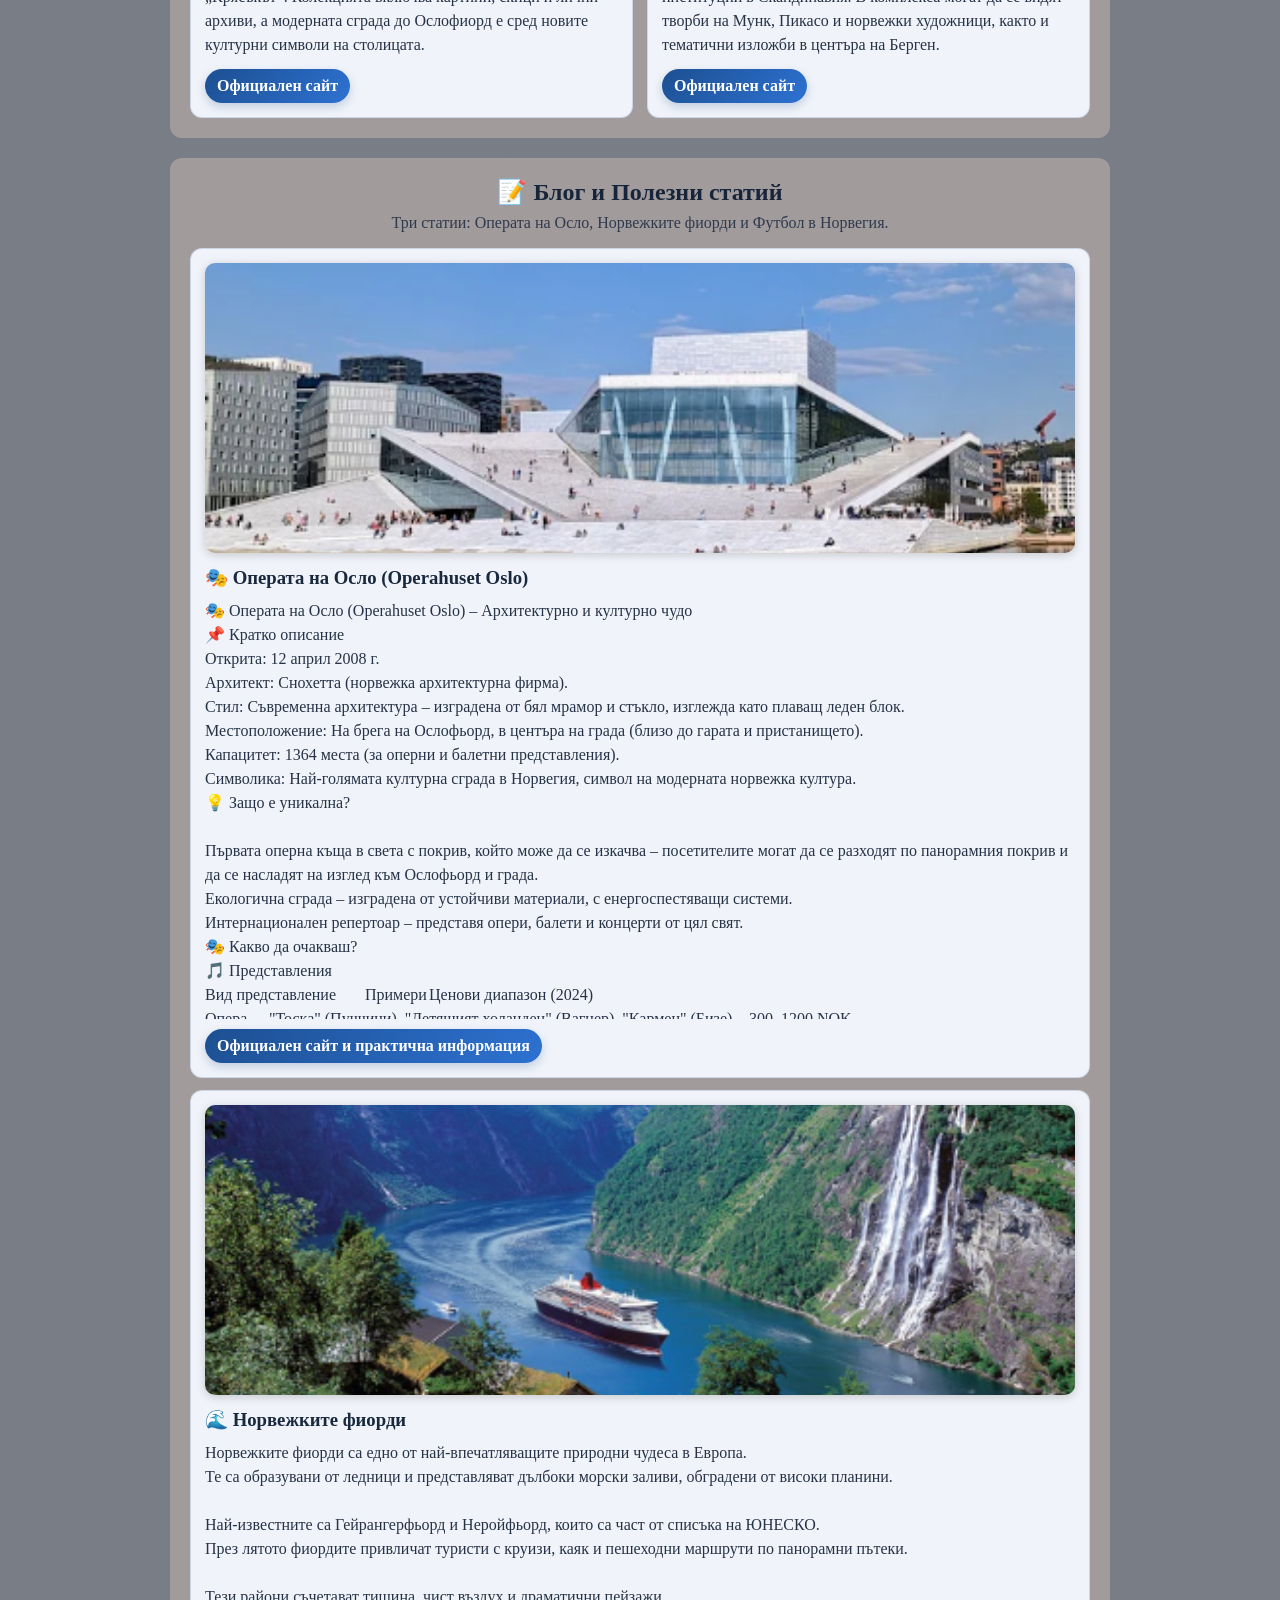
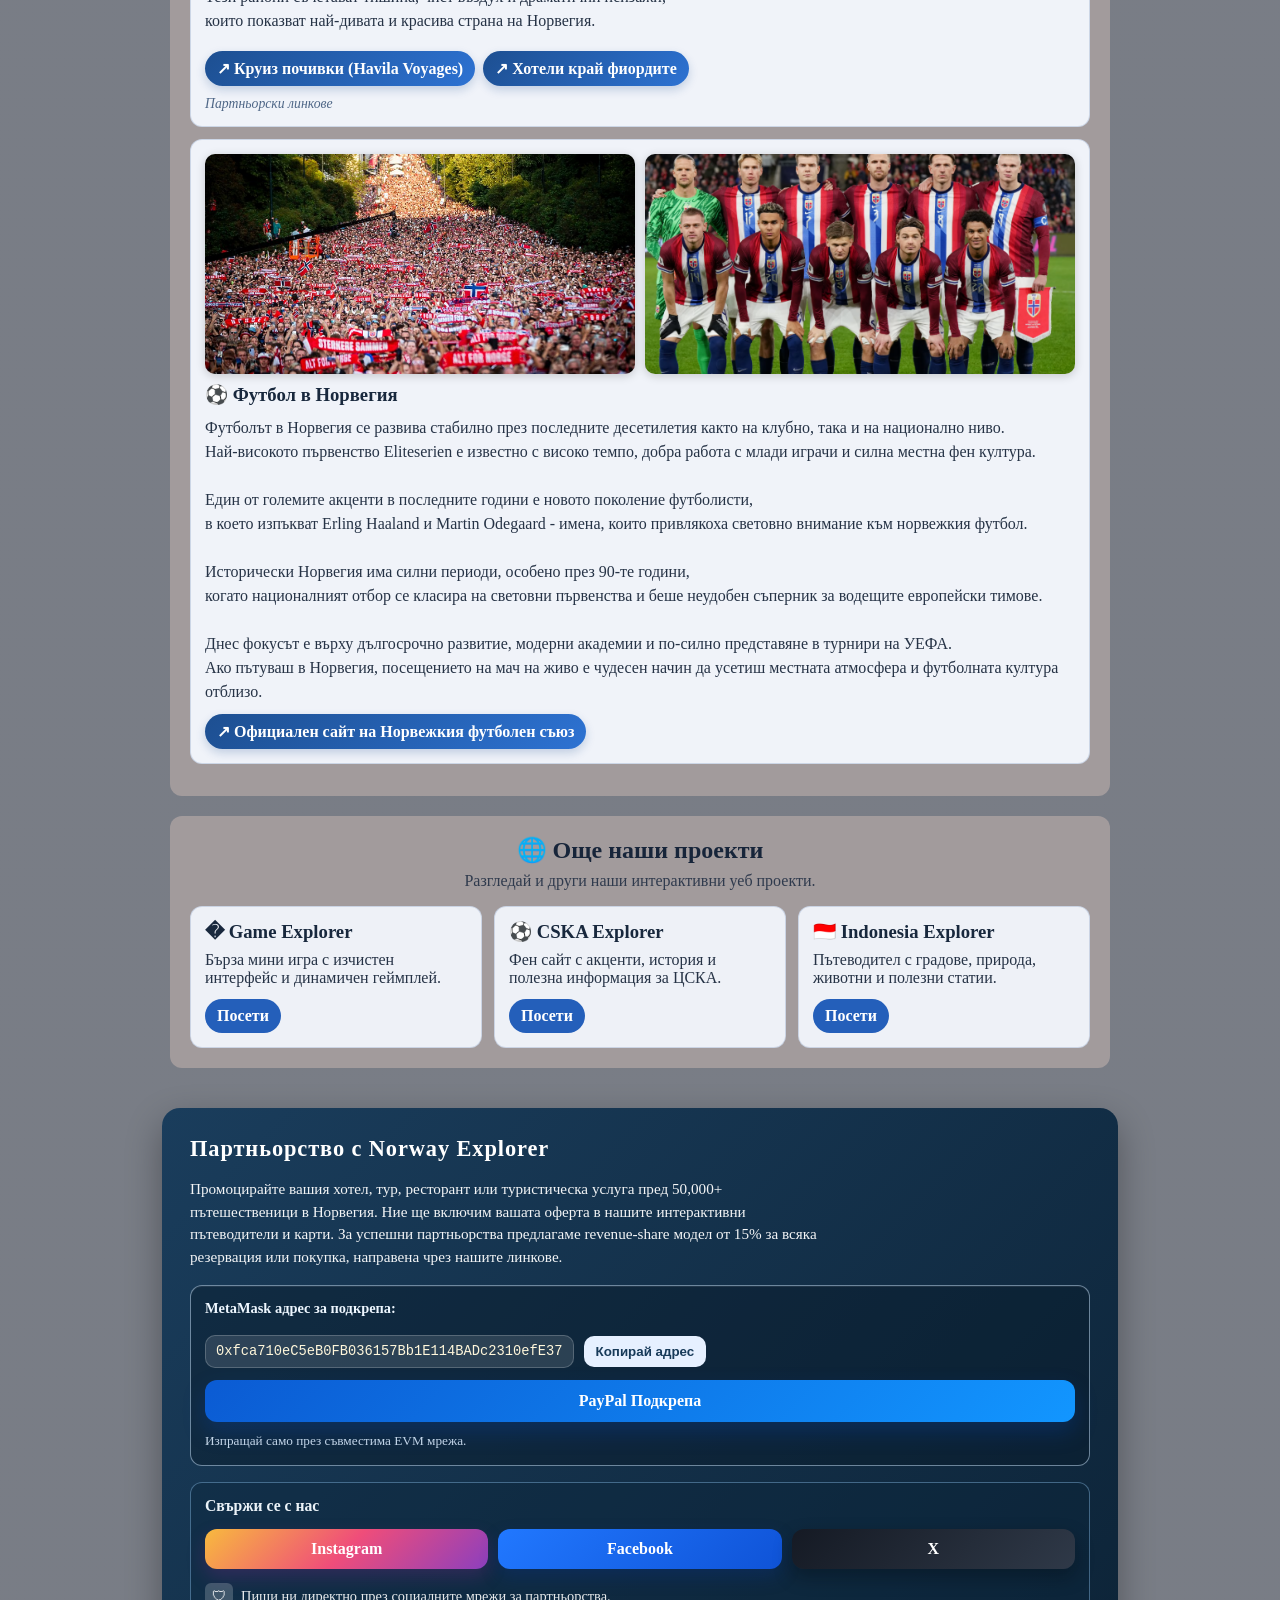
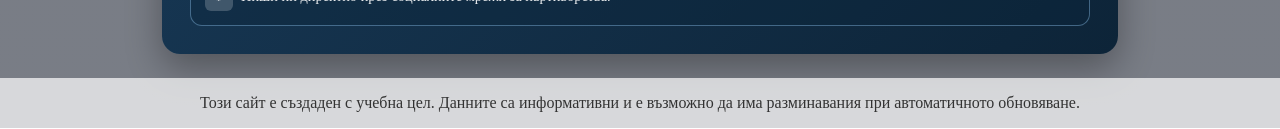
==== commit 23003158: "Fix CSP frame-ancestors delivery via HTTP header" ====
--- a/index.html
+++ b/index.html
@@ -35,7 +35,7 @@
     <link rel="preconnect" href="https://www.tripadvisor.com" crossorigin>
     <link rel="preconnect" href="https://www.havilavoyages.com" crossorigin>
     <link rel="stylesheet" href="style.css">
-    <meta http-equiv="Content-Security-Policy" content="default-src 'self'; base-uri 'self'; object-src 'none'; frame-ancestors 'none'; img-src 'self' data:; style-src 'self' 'unsafe-inline'; script-src 'self' 'unsafe-inline'; connect-src 'self' https://formspree.io https://dashboard.mailerlite.com https://assets.mailerlite.com; form-action 'self' https://formspree.io https://dashboard.mailerlite.com https://assets.mailerlite.com; upgrade-insecure-requests; block-all-mixed-content;">
+    <meta http-equiv="Content-Security-Policy" content="default-src 'self'; base-uri 'self'; object-src 'none'; img-src 'self' data:; style-src 'self' 'unsafe-inline'; script-src 'self' 'unsafe-inline'; connect-src 'self' https://formspree.io https://dashboard.mailerlite.com https://assets.mailerlite.com; form-action 'self' https://formspree.io https://dashboard.mailerlite.com https://assets.mailerlite.com; upgrade-insecure-requests; block-all-mixed-content;">
     <script>
         window.NORWAY_PARTNER_FORM_ENDPOINT = "https://dashboard.mailerlite.com/jsonp/2530470/forms/193859703235675441/subscribe";
     </script>
--- a/style.css
+++ b/style.css
@@ -926,6 +926,7 @@
 }
 
 .partnership-btn {
+    box-sizing: border-box;
     padding: 12px 28px;
     font-size: 1rem;
     font-weight: 700;
@@ -1108,6 +1109,11 @@
         min-width: 180px;
     }
 
+    .partnership-social-btn,
+    .partnership-paypal-btn {
+        min-width: 0;
+    }
+
     .partnership-social-grid {
         grid-template-columns: 1fr;
     }
@@ -1137,6 +1143,11 @@
         min-width: 160px;
     }
 
+    .partnership-social-btn,
+    .partnership-paypal-btn {
+        min-width: 0;
+    }
+
     .partnership-email-row {
         font-size: 0.84rem;
     }
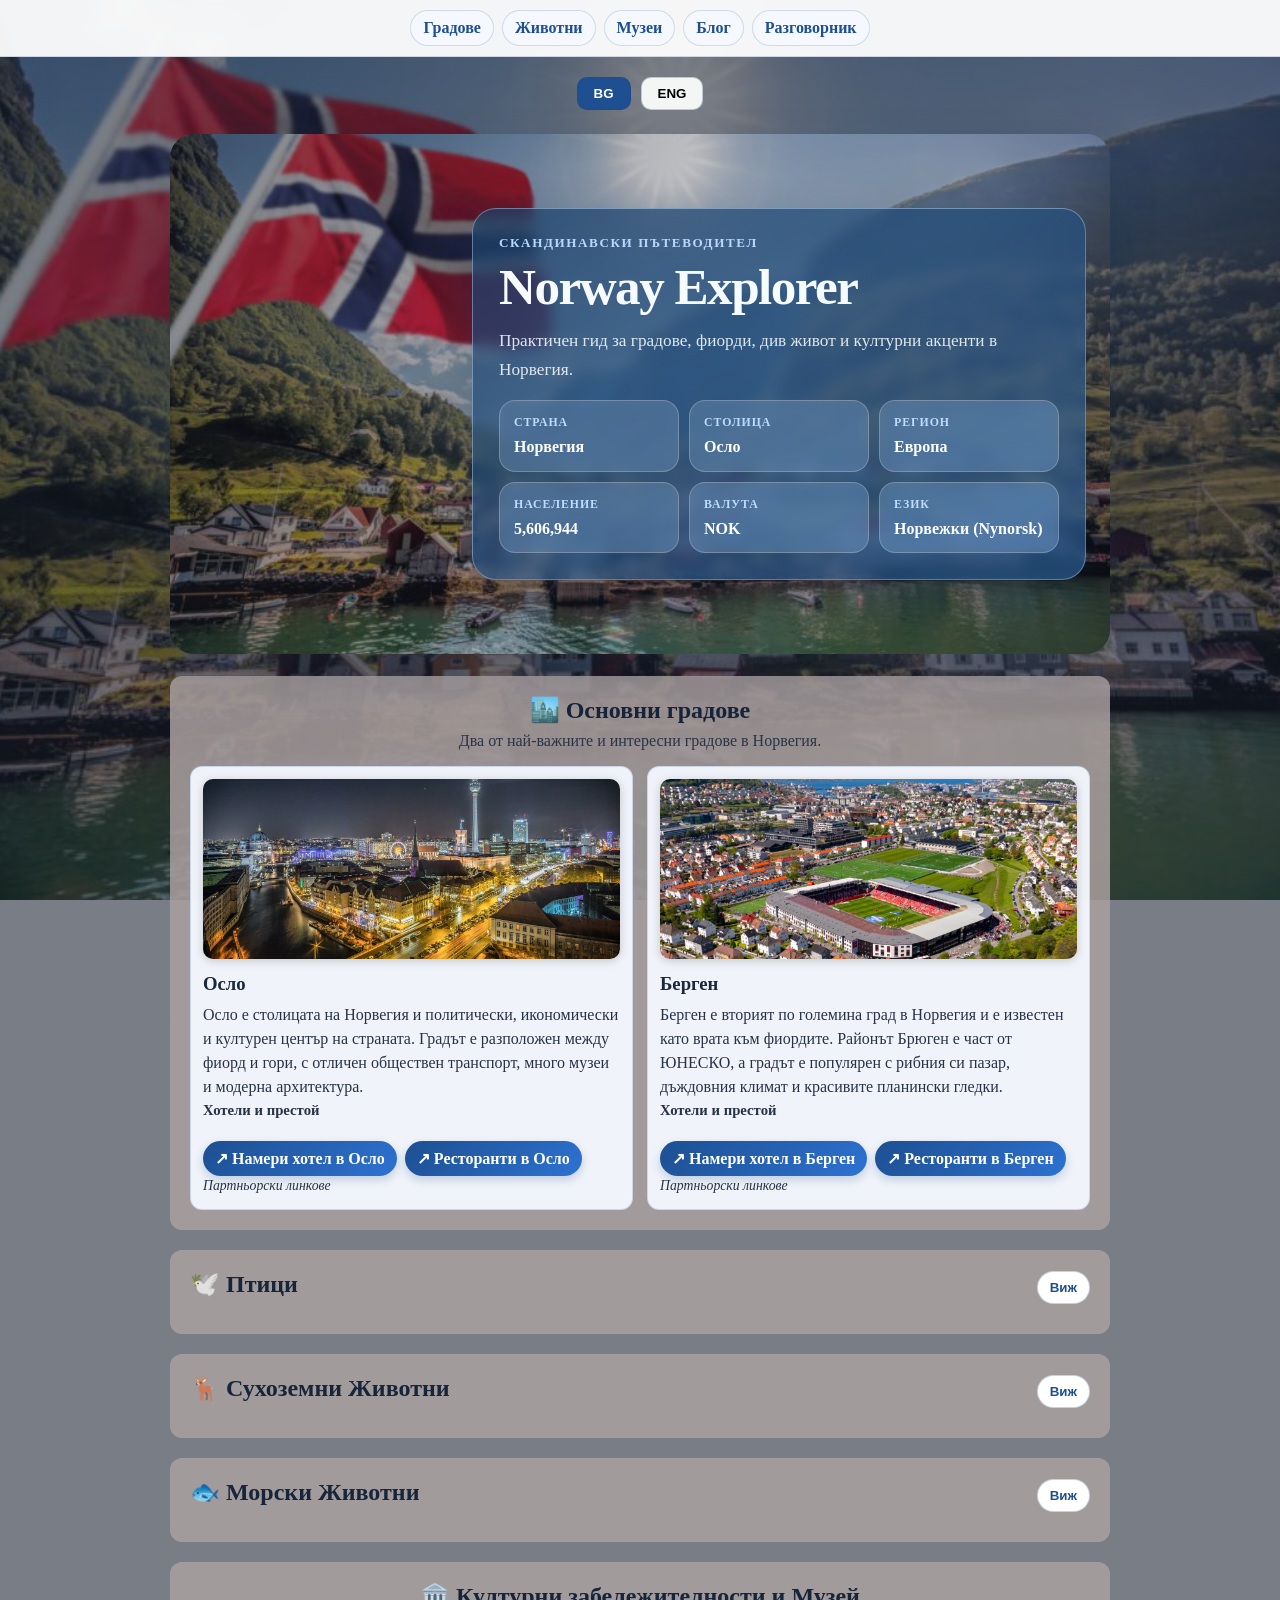
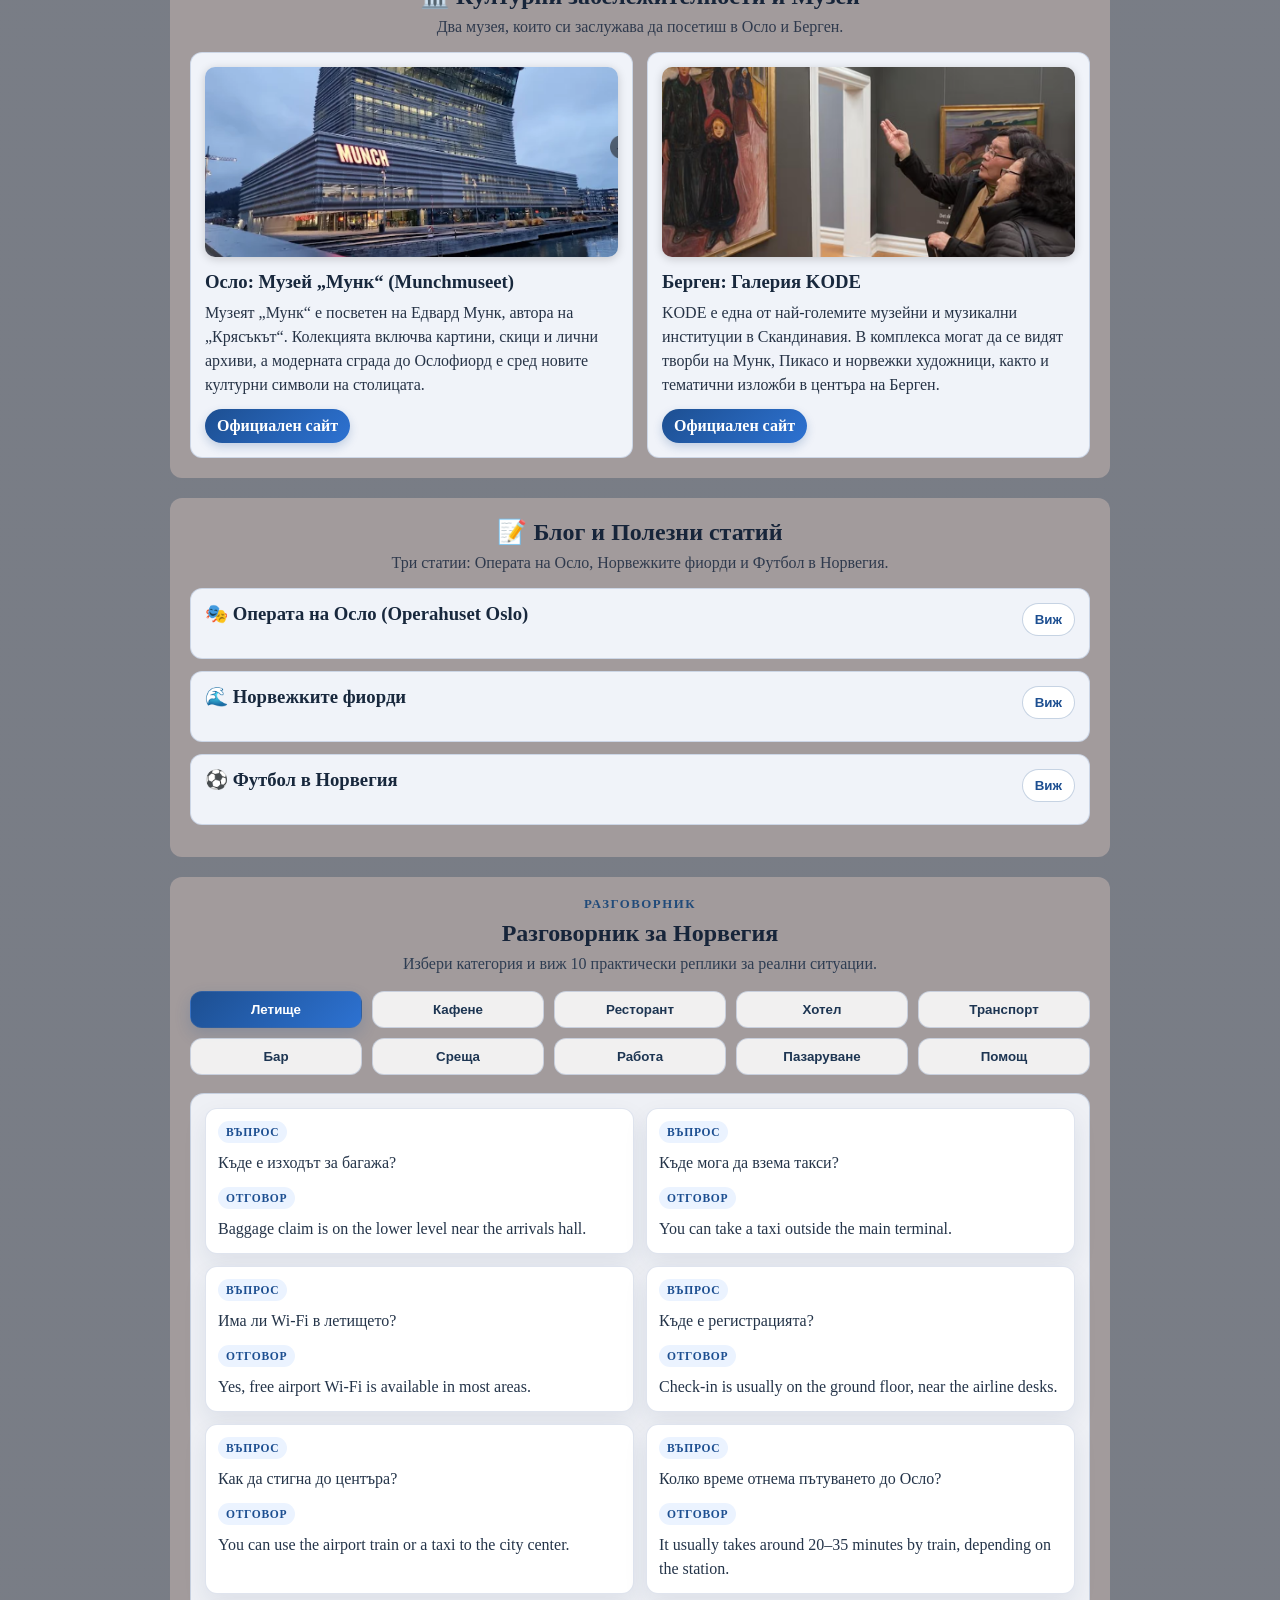
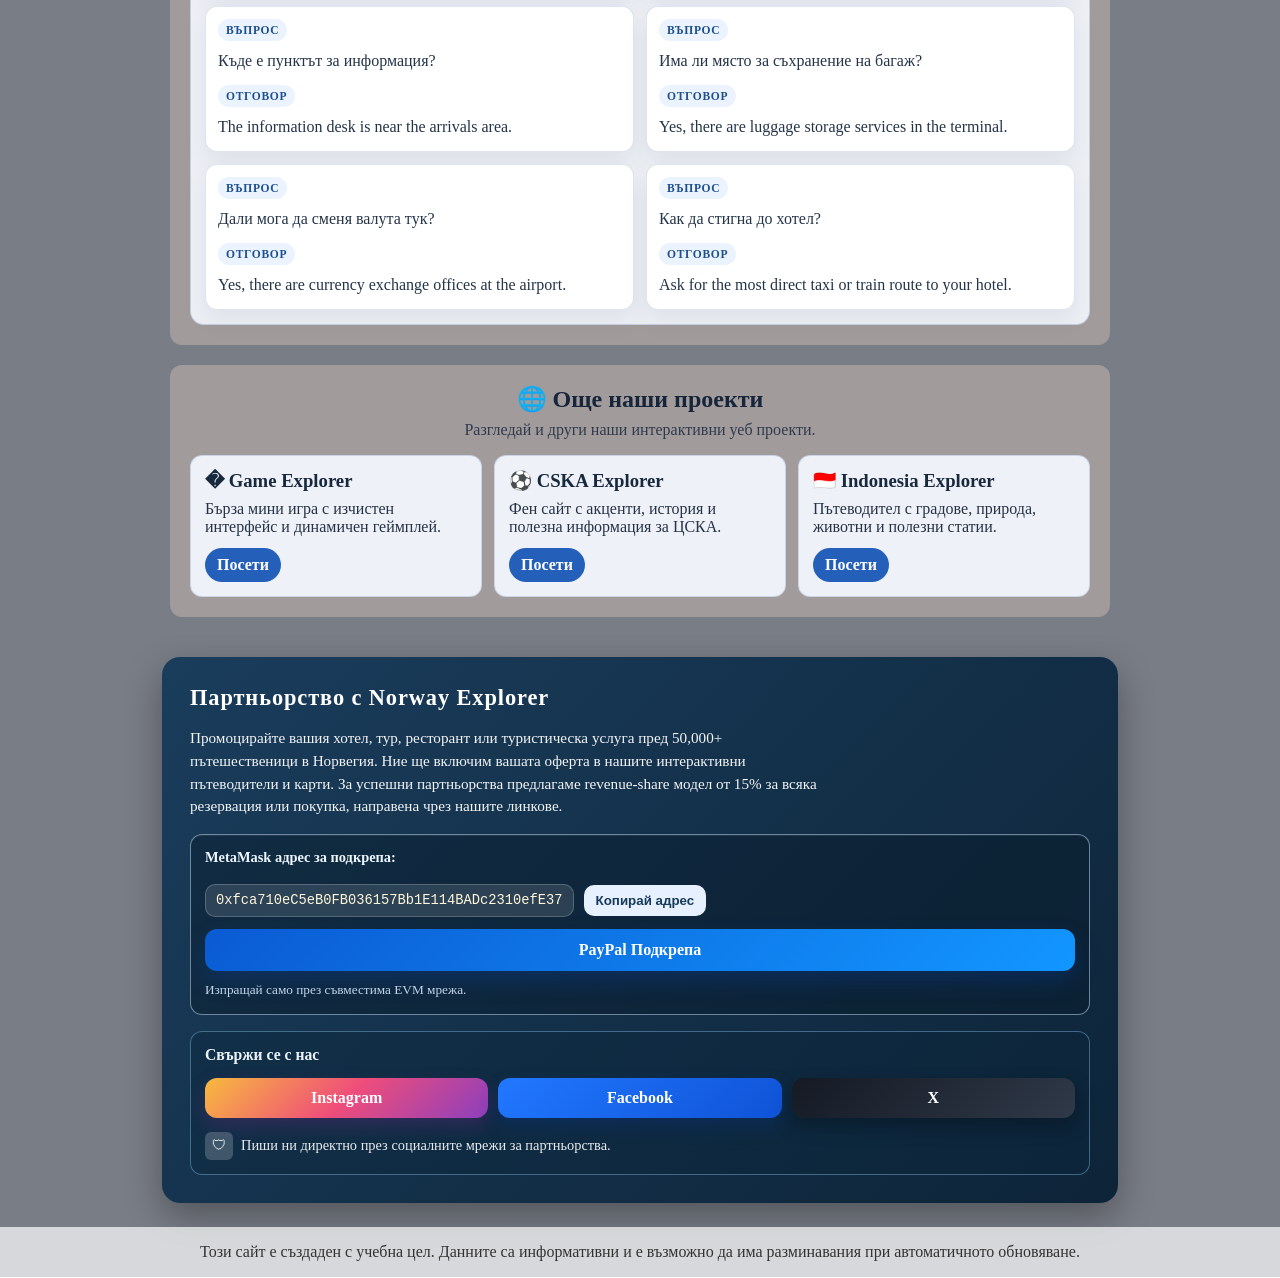
==== commit 38c1b439: "Update Norway Explorer blog sections" ====
--- a/index.html
+++ b/index.html
@@ -1,25 +1,26 @@
 <!DOCTYPE html>
-<html lang="bg">
+<html lang="en">
 <head>
     <meta charset="UTF-8">
     <meta name="viewport" content="width=device-width, initial-scale=1.0">
-    <title>Норвегия EXPLORER</title>
+    <title>Norway Explorer | Cities, Nature and Travel Guide</title>
     <meta name="description" content="Norway Explorer with city guides, wildlife highlights, museums, and practical travel resources.">
     <meta name="robots" content="index,follow,max-snippet:-1,max-image-preview:large,max-video-preview:-1">
+    <meta name="google-site-verification" content="ns_ZwnDwtWypYomgovXDi1GELPmFQqSMYWAGrKywL2U" />
     <link rel="canonical" href="https://norway-info.vercel.app/">
     <meta property="og:type" content="website">
     <meta property="og:site_name" content="Norway Explorer">
     <meta property="og:title" content="Norway Explorer | Cities, Nature and Travel Guide">
     <meta property="og:description" content="Discover Norwegian cities, wildlife, museums, and curated travel stories in one guide.">
     <meta property="og:url" content="https://norway-info.vercel.app/">
-    <meta property="og:image" content="https://norway-info.vercel.app/social-preview.svg">
+    <meta property="og:image" content="https://norway-info.vercel.app/social-preview.png">
     <meta property="og:image:width" content="1200">
     <meta property="og:image:height" content="630">
     <meta name="twitter:card" content="summary_large_image">
     <meta name="twitter:url" content="https://norway-info.vercel.app/">
     <meta name="twitter:title" content="Norway Explorer | Cities, Nature and Travel Guide">
     <meta name="twitter:description" content="A practical Norway guide with city info, wildlife, and curated travel content.">
-    <meta name="twitter:image" content="https://norway-info.vercel.app/social-preview.svg">
+    <meta name="twitter:image" content="https://norway-info.vercel.app/social-preview.png">
     <script>
         window.va = window.va || function () {
             (window.vaq = window.vaq || []).push(arguments);
@@ -35,7 +36,8 @@
     <link rel="preconnect" href="https://www.tripadvisor.com" crossorigin>
     <link rel="preconnect" href="https://www.havilavoyages.com" crossorigin>
     <link rel="stylesheet" href="style.css">
-    <meta http-equiv="Content-Security-Policy" content="default-src 'self'; base-uri 'self'; object-src 'none'; img-src 'self' data:; style-src 'self' 'unsafe-inline'; script-src 'self' 'unsafe-inline'; connect-src 'self' https://formspree.io https://dashboard.mailerlite.com https://assets.mailerlite.com; form-action 'self' https://formspree.io https://dashboard.mailerlite.com https://assets.mailerlite.com; upgrade-insecure-requests; block-all-mixed-content;">
+    <meta http-equiv="Content-Security-Policy" content="default-src 'self'; base-uri 'self'; object-src 'none'; img-src 'self' data: https://*.googlesyndication.com https://*.doubleclick.net; style-src 'self' 'unsafe-inline'; script-src 'self' 'unsafe-inline' https://pagead2.googlesyndication.com; connect-src 'self' https://formspree.io https://dashboard.mailerlite.com https://assets.mailerlite.com https://pagead2.googlesyndication.com https://googleads.g.doubleclick.net; frame-src 'self' https://googleads.g.doubleclick.net https://tpc.googlesyndication.com; form-action 'self' https://formspree.io https://dashboard.mailerlite.com https://assets.mailerlite.com; upgrade-insecure-requests; block-all-mixed-content;">
+    <script async src="https://pagead2.googlesyndication.com/pagead/js/adsbygoogle.js?client=ca-pub-8923654560736345" crossorigin="anonymous"></script>
     <script>
         window.NORWAY_PARTNER_FORM_ENDPOINT = "https://dashboard.mailerlite.com/jsonp/2530470/forms/193859703235675441/subscribe";
     </script>
@@ -50,10 +52,9 @@
     <nav class="top-nav" id="top-nav">
         <a href="#key-cities" id="nav-cities"></a>
         <a href="#birds-section" id="nav-birds"></a>
-        <a href="#land-animals-section" id="nav-land"></a>
-        <a href="#marine-animals-section" id="nav-marine"></a>
         <a href="#museum-highlights" id="nav-museum"></a>
         <a href="#blog-section" id="nav-blog"></a>
+        <a href="#conversation-guide" id="nav-conversation"></a>
     </nav>
 
     <div class="lang-switcher">
@@ -102,57 +103,72 @@
         </div>
     </section>
 
-    <section id="birds-section" class="birds-section">
-        <h2 id="birds-title"></h2>
-        <p id="birds-subtitle"></p>
-        <p id="birds-intro" class="birds-intro"></p>
-        <div class="birds-grid">
-            <article class="bird-card">
-                <img src="assets/orel.png" alt="Морски орел" class="bird-image" loading="lazy" decoding="async" width="1200" height="800">
-                <h3 id="bird-eagle-title"></h3>
-                <p id="bird-eagle-text"></p>
-            </article>
-            <article class="bird-card">
-                <img src="assets/Атлантически тундрик.png" alt="Атлантически тундрик" class="bird-image" loading="lazy" decoding="async" width="1200" height="800">
-                <h3 id="bird-puffin-title"></h3>
-                <p id="bird-puffin-text"></p>
-            </article>
-        </div>
-    </section>
-
-    <section id="land-animals-section" class="land-animals-section">
-        <h2 id="land-animals-title"></h2>
-        <p id="land-animals-subtitle"></p>
-        <p id="land-animals-intro" class="land-animals-intro"></p>
-        <div class="land-animals-grid">
-            <article class="land-animal-card">
-                <img src="assets/los.png" alt="Лос" class="land-animal-image" loading="lazy" decoding="async" width="1200" height="800">
-                <h3 id="land-animal-moose-title"></h3>
-                <p id="land-animal-moose-text"></p>
-            </article>
-            <article class="land-animal-card">
-                <img src="assets/severenEeln.png" alt="Северен елен" class="land-animal-image" loading="lazy" decoding="async" width="1200" height="800">
-                <h3 id="land-animal-reindeer-title"></h3>
-                <p id="land-animal-reindeer-text"></p>
-            </article>
-        </div>
-    </section>
-
-    <section id="marine-animals-section" class="marine-animals-section">
-        <h2 id="marine-animals-title"></h2>
-        <p id="marine-animals-subtitle"></p>
-        <p id="marine-animals-intro" class="marine-animals-intro"></p>
-        <div class="marine-animals-grid">
-            <article class="marine-animal-card">
-                <img src="assets/Атлантическасьомга.png" alt="Атлантическа сьомга" class="marine-animal-image" loading="lazy" decoding="async" width="1200" height="800">
-                <h3 id="marine-animal-salmon-title"></h3>
-                <p id="marine-animal-salmon-text"></p>
-            </article>
-            <article class="marine-animal-card">
-                <img src="assets/Норвежкатреска.png" alt="Норвежка треска" class="marine-animal-image" loading="lazy" decoding="async" width="1200" height="800">
-                <h3 id="marine-animal-cod-title"></h3>
-                <p id="marine-animal-cod-text"></p>
-            </article>
+    <section id="birds-section" class="birds-section collapsible-section collapsed">
+        <div class="section-header">
+            <h2 id="birds-title"></h2>
+            <button type="button" class="toggle-section-btn" data-toggle-target="birds-section-content" aria-expanded="false" id="birds-toggle">Покажи</button>
+        </div>
+        <div id="birds-section-content" class="section-content">
+            <p id="birds-subtitle"></p>
+            <p id="birds-intro" class="birds-intro"></p>
+            <div class="birds-grid">
+                <article class="bird-card">
+                    <img src="assets/orel.png" alt="Морски орел" class="bird-image" loading="lazy" decoding="async" width="1200" height="800">
+                    <h3 id="bird-eagle-title"></h3>
+                    <p id="bird-eagle-text"></p>
+                </article>
+                <article class="bird-card">
+                    <img src="assets/Атлантически тундрик.png" alt="Атлантически тундрик" class="bird-image" loading="lazy" decoding="async" width="1200" height="800">
+                    <h3 id="bird-puffin-title"></h3>
+                    <p id="bird-puffin-text"></p>
+                </article>
+            </div>
+        </div>
+    </section>
+
+    <section id="land-animals-section" class="land-animals-section collapsible-section collapsed">
+        <div class="section-header">
+            <h2 id="land-animals-title"></h2>
+            <button type="button" class="toggle-section-btn" data-toggle-target="land-animals-section-content" aria-expanded="false" id="land-toggle">Покажи</button>
+        </div>
+        <div id="land-animals-section-content" class="section-content">
+            <p id="land-animals-subtitle"></p>
+            <p id="land-animals-intro" class="land-animals-intro"></p>
+            <div class="land-animals-grid">
+                <article class="land-animal-card">
+                    <img src="assets/los.png" alt="Лос" class="land-animal-image" loading="lazy" decoding="async" width="1200" height="800">
+                    <h3 id="land-animal-moose-title"></h3>
+                    <p id="land-animal-moose-text"></p>
+                </article>
+                <article class="land-animal-card">
+                    <img src="assets/severenEeln.png" alt="Северен елен" class="land-animal-image" loading="lazy" decoding="async" width="1200" height="800">
+                    <h3 id="land-animal-reindeer-title"></h3>
+                    <p id="land-animal-reindeer-text"></p>
+                </article>
+            </div>
+        </div>
+    </section>
+
+    <section id="marine-animals-section" class="marine-animals-section collapsible-section collapsed">
+        <div class="section-header">
+            <h2 id="marine-animals-title"></h2>
+            <button type="button" class="toggle-section-btn" data-toggle-target="marine-animals-section-content" aria-expanded="false" id="marine-toggle">Покажи</button>
+        </div>
+        <div id="marine-animals-section-content" class="section-content">
+            <p id="marine-animals-subtitle"></p>
+            <p id="marine-animals-intro" class="marine-animals-intro"></p>
+            <div class="marine-animals-grid">
+                <article class="marine-animal-card">
+                    <img src="assets/Атлантическасьомга.png" alt="Атлантическа сьомга" class="marine-animal-image" loading="lazy" decoding="async" width="1200" height="800">
+                    <h3 id="marine-animal-salmon-title"></h3>
+                    <p id="marine-animal-salmon-text"></p>
+                </article>
+                <article class="marine-animal-card">
+                    <img src="assets/Норвежкатреска.png" alt="Норвежка треска" class="marine-animal-image" loading="lazy" decoding="async" width="1200" height="800">
+                    <h3 id="marine-animal-cod-title"></h3>
+                    <p id="marine-animal-cod-text"></p>
+                </article>
+            </div>
         </div>
     </section>
 
@@ -178,33 +194,61 @@
     <section id="blog-section" class="blog-section">
         <h2 id="blog-title"></h2>
         <p id="blog-subtitle"></p>
-        <article class="blog-card">
-            <img src="assets/operaOslo.png" alt="Oslo Opera House" class="blog-image" loading="lazy" decoding="async" width="1200" height="800">
-            <h3 id="blog-article-title"></h3>
-            <pre id="blog-article-content" class="blog-article-content"></pre>
-            <a id="blog-opera-link" class="source-link" href="https://www.operaen.no/en/your-visit-at-oslo-operahouse/practical-information/" target="_blank" rel="noopener noreferrer"></a>
+        <article class="blog-card collapsible-section collapsed">
+            <div class="section-header">
+                <h3 id="blog-article-title"></h3>
+                <button type="button" class="toggle-section-btn" data-toggle-target="blog-article-content-wrapper" aria-expanded="false">Виж</button>
+            </div>
+            <div id="blog-article-content-wrapper" class="section-content">
+                <img src="assets/operaOslo.png" alt="Oslo Opera House" class="blog-image" loading="lazy" decoding="async" width="1200" height="800">
+                <pre id="blog-article-content" class="blog-article-content"></pre>
+                <a id="blog-opera-link" class="source-link" href="https://www.operaen.no/en/your-visit-at-oslo-operahouse/practical-information/" target="_blank" rel="noopener noreferrer"></a>
+            </div>
         </article>
-        <article class="blog-card">
-            <img id="blog-article2-image" src="assets/fiord.png" alt="Норвежки фиорд" class="blog-image" loading="lazy" decoding="async" width="1200" height="800">
-            <h3 id="blog-article2-title"></h3>
-            <pre id="blog-article2-content" class="blog-article-content"></pre>
-            <div class="cta-links">
-                <a id="blog-fjord-link" class="source-link cta-link" href="https://www.havilavoyages.com/?utm_source=norway_explorer&utm_medium=cta&utm_campaign=fjord_cruise" target="_blank" rel="noopener noreferrer"></a>
-                <a id="blog-fjord-hotels-link" class="source-link cta-link" href="https://www.booking.com/country/no.html?utm_source=norway_explorer&utm_medium=cta&utm_campaign=fjord_hotels" target="_blank" rel="noopener noreferrer"></a>
-            </div>
-            <p id="blog-affiliate-note" class="affiliate-note"></p>
+        <article class="blog-card collapsible-section collapsed">
+            <div class="section-header">
+                <h3 id="blog-article2-title"></h3>
+                <button type="button" class="toggle-section-btn" data-toggle-target="blog-article2-content-wrapper" aria-expanded="false">Виж</button>
+            </div>
+            <div id="blog-article2-content-wrapper" class="section-content">
+                <img id="blog-article2-image" src="assets/fiord.png" alt="Норвежки фиорд" class="blog-image" loading="lazy" decoding="async" width="1200" height="800">
+                <pre id="blog-article2-content" class="blog-article-content"></pre>
+                <div class="cta-links">
+                    <a id="blog-fjord-link" class="source-link cta-link" href="https://www.havilavoyages.com/?utm_source=norway_explorer&utm_medium=cta&utm_campaign=fjord_cruise" target="_blank" rel="noopener noreferrer"></a>
+                    <a id="blog-fjord-hotels-link" class="source-link cta-link" href="https://www.booking.com/country/no.html?utm_source=norway_explorer&utm_medium=cta&utm_campaign=fjord_hotels" target="_blank" rel="noopener noreferrer"></a>
+                </div>
+                <p id="blog-affiliate-note" class="affiliate-note"></p>
+            </div>
         </article>
-        <article class="blog-card">
-            <div class="blog-gallery">
-                <img id="blog-article3-image1" src="assets/fot1.png" alt="Футболен мач в Норвегия" class="blog-image blog-image-half" loading="lazy" decoding="async" width="1200" height="800">
-                <img id="blog-article3-image2" src="assets/fot2.png" alt="Норвежки футболни фенове" class="blog-image blog-image-half" loading="lazy" decoding="async" width="1200" height="800">
-            </div>
-            <h3 id="blog-article3-title"></h3>
-            <pre id="blog-article3-content" class="blog-article-content"></pre>
-            <a id="blog-football-link" class="source-link cta-link" href="https://www.fotball.no/" target="_blank" rel="noopener noreferrer"></a>
+        <article class="blog-card collapsible-section collapsed">
+            <div class="section-header">
+                <h3 id="blog-article3-title"></h3>
+                <button type="button" class="toggle-section-btn" data-toggle-target="blog-article3-content-wrapper" aria-expanded="false">Виж</button>
+            </div>
+            <div id="blog-article3-content-wrapper" class="section-content">
+                <div class="blog-gallery">
+                    <img id="blog-article3-image1" src="assets/fot1.png" alt="Футболен мач в Норвегия" class="blog-image blog-image-half" loading="lazy" decoding="async" width="1200" height="800">
+                    <img id="blog-article3-image2" src="assets/fot2.png" alt="Норвежки футболни фенове" class="blog-image blog-image-half" loading="lazy" decoding="async" width="1200" height="800">
+                </div>
+                <pre id="blog-article3-content" class="blog-article-content"></pre>
+                <a id="blog-football-link" class="source-link cta-link" href="https://www.fotball.no/" target="_blank" rel="noopener noreferrer"></a>
+            </div>
         </article>
     </section>
-    
+
+    <section id="conversation-guide" class="conversation-guide">
+        <div class="conversation-head">
+            <p id="conversation-kicker" class="conversation-kicker"></p>
+            <h2 id="conversation-title"></h2>
+            <p id="conversation-subtitle" class="conversation-subtitle"></p>
+        </div>
+        <div class="conversation-toolbar">
+            <div id="conversation-categories" class="conversation-categories" aria-label="Conversation categories"></div>
+        </div>
+        <div class="conversation-panel">
+            <div id="conversation-list" class="conversation-list" aria-live="polite"></div>
+        </div>
+    </section>
 
     <section id="related-projects" class="related-projects">
         <h2 id="projects-title"></h2>
@@ -257,6 +301,7 @@
     <button id="backToTop" class="back-to-top" aria-label="Back to top">↑</button>
     <footer id="site-footer">
         Този сайт е създаден с учебна цел. Данните са информативни и е възможно да има разминавания при автоматичното обновяване.
+        <p><a href="/privacy-policy.html">Privacy Policy</a></p>
     </footer>
 </body>
 </html>
--- a/style.css
+++ b/style.css
@@ -78,6 +78,38 @@
     transition: all 0.2s ease;
 }
 
+.section-header {
+    display: flex;
+    align-items: center;
+    justify-content: space-between;
+    gap: 12px;
+    margin-bottom: 8px;
+}
+
+.toggle-section-btn {
+    border: 1px solid rgba(29, 79, 145, 0.25);
+    border-radius: 999px;
+    background: #fff;
+    color: #1d4f91;
+    font-weight: 800;
+    padding: 8px 12px;
+    cursor: pointer;
+    transition: all 0.2s ease;
+}
+
+.toggle-section-btn:hover {
+    background: #1d4f91;
+    color: #fff;
+}
+
+.collapsible-section.collapsed .section-content {
+    display: none;
+}
+
+.section-content {
+    display: block;
+}
+
 .top-nav a:hover {
     background: #1d4f91;
     color: #fff;
@@ -643,6 +675,111 @@
     overflow: auto;
 }
 
+.conversation-guide {
+    background: rgb(171 161 161 / 84%);
+    border-radius: 12px;
+    padding: 20px;
+    margin: 20px auto;
+    max-width: 900px;
+    color: #17253a;
+}
+
+.conversation-head {
+    text-align: center;
+    margin-bottom: 18px;
+}
+
+.conversation-kicker {
+    margin: 0 0 8px;
+    font-size: 0.8rem;
+    line-height: 1.2;
+    text-transform: uppercase;
+    letter-spacing: 0.12em;
+    font-weight: 800;
+    color: #214b7a;
+}
+
+.conversation-head h2 {
+    margin: 0;
+    color: #17253a;
+}
+
+.conversation-subtitle {
+    margin: 8px 0 0;
+    color: #2e3d52;
+}
+
+.conversation-toolbar {
+    margin-bottom: 18px;
+}
+
+.conversation-categories {
+    display: grid;
+    grid-template-columns: repeat(5, minmax(0, 1fr));
+    gap: 10px;
+}
+
+.conversation-category-btn {
+    border: 1px solid rgba(95, 123, 170, 0.28);
+    border-radius: 12px;
+    background: rgba(255, 255, 255, 0.85);
+    color: #1d3552;
+    font-weight: 700;
+    cursor: pointer;
+    padding: 10px 12px;
+    transition: all 0.2s ease;
+}
+
+.conversation-category-btn.active {
+    background: linear-gradient(135deg, #1d4f91, #2d72d2);
+    color: #fff;
+    box-shadow: 0 6px 16px rgba(29, 79, 145, 0.2);
+}
+
+.conversation-panel {
+    background: rgba(247, 250, 255, 0.9);
+    border: 1px solid rgba(95, 123, 170, 0.28);
+    border-radius: 14px;
+    padding: 14px;
+}
+
+.conversation-list {
+    display: grid;
+    grid-template-columns: repeat(2, minmax(0, 1fr));
+    gap: 12px;
+}
+
+.conversation-item {
+    background: #ffffff;
+    border: 1px solid rgba(95, 123, 170, 0.2);
+    border-radius: 12px;
+    padding: 12px;
+    box-shadow: 0 10px 24px rgba(31, 52, 84, 0.08);
+}
+
+.conversation-label {
+    display: inline-block;
+    margin-bottom: 8px;
+    padding: 5px 8px;
+    border-radius: 999px;
+    background: #ebf3ff;
+    color: #1d4f91;
+    font-size: 0.72rem;
+    font-weight: 800;
+    letter-spacing: 0.06em;
+    text-transform: uppercase;
+}
+
+.conversation-item p {
+    margin: 0 0 12px;
+    color: #243449;
+    line-height: 1.5;
+}
+
+.conversation-item p:last-child {
+    margin-bottom: 0;
+}
+
 .related-projects {
     background: rgb(171 161 161 / 84%);
     border-radius: 12px;
@@ -704,6 +841,12 @@
     background: rgba(255, 255, 255, 0.7);
     padding: 16px 0;
     font-size: 1em;
+}
+
+#site-footer a {
+    color: #1d4f91;
+    font-weight: 700;
+    text-decoration: underline;
 }
 
 .back-to-top {
@@ -840,6 +983,14 @@
         grid-template-columns: 1fr;
     }
 
+    .conversation-categories {
+        grid-template-columns: repeat(2, minmax(0, 1fr));
+    }
+
+    .conversation-list {
+        grid-template-columns: 1fr;
+    }
+
     .projects-grid {
         grid-template-columns: 1fr;
     }
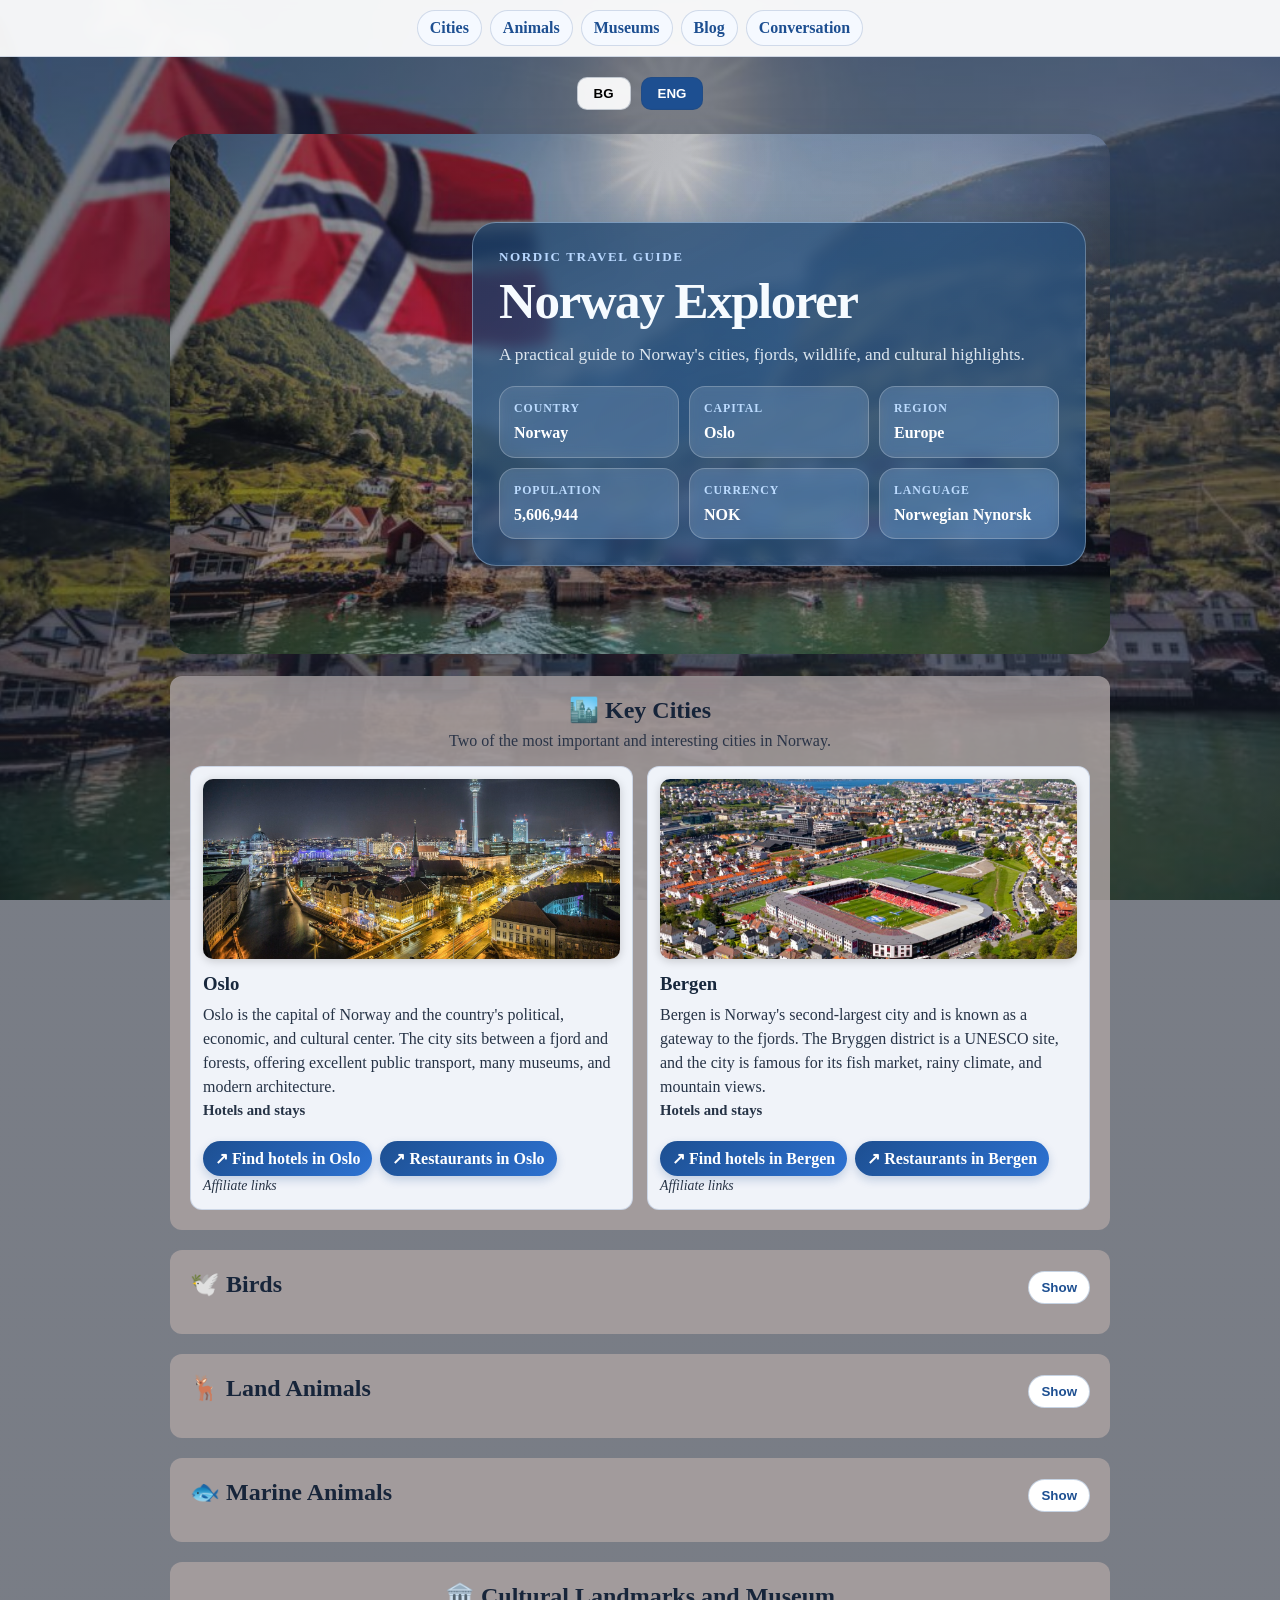
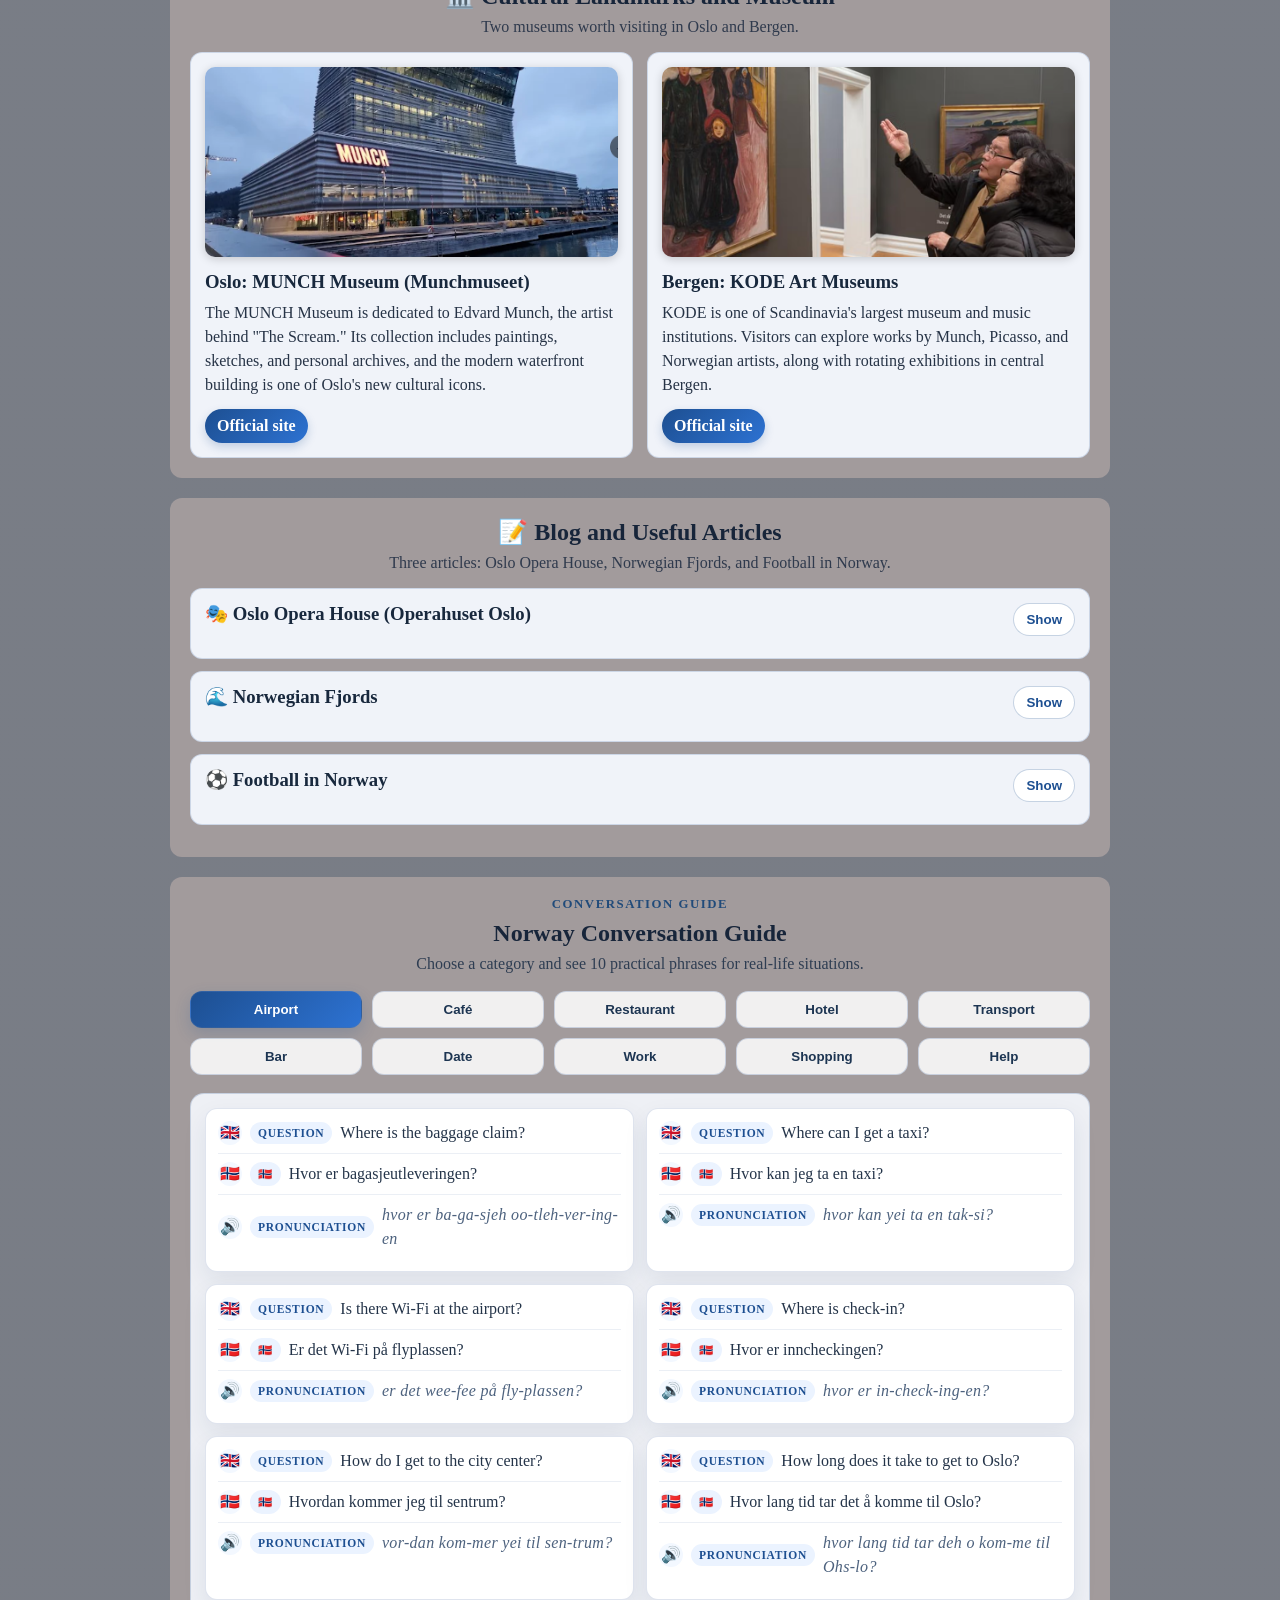
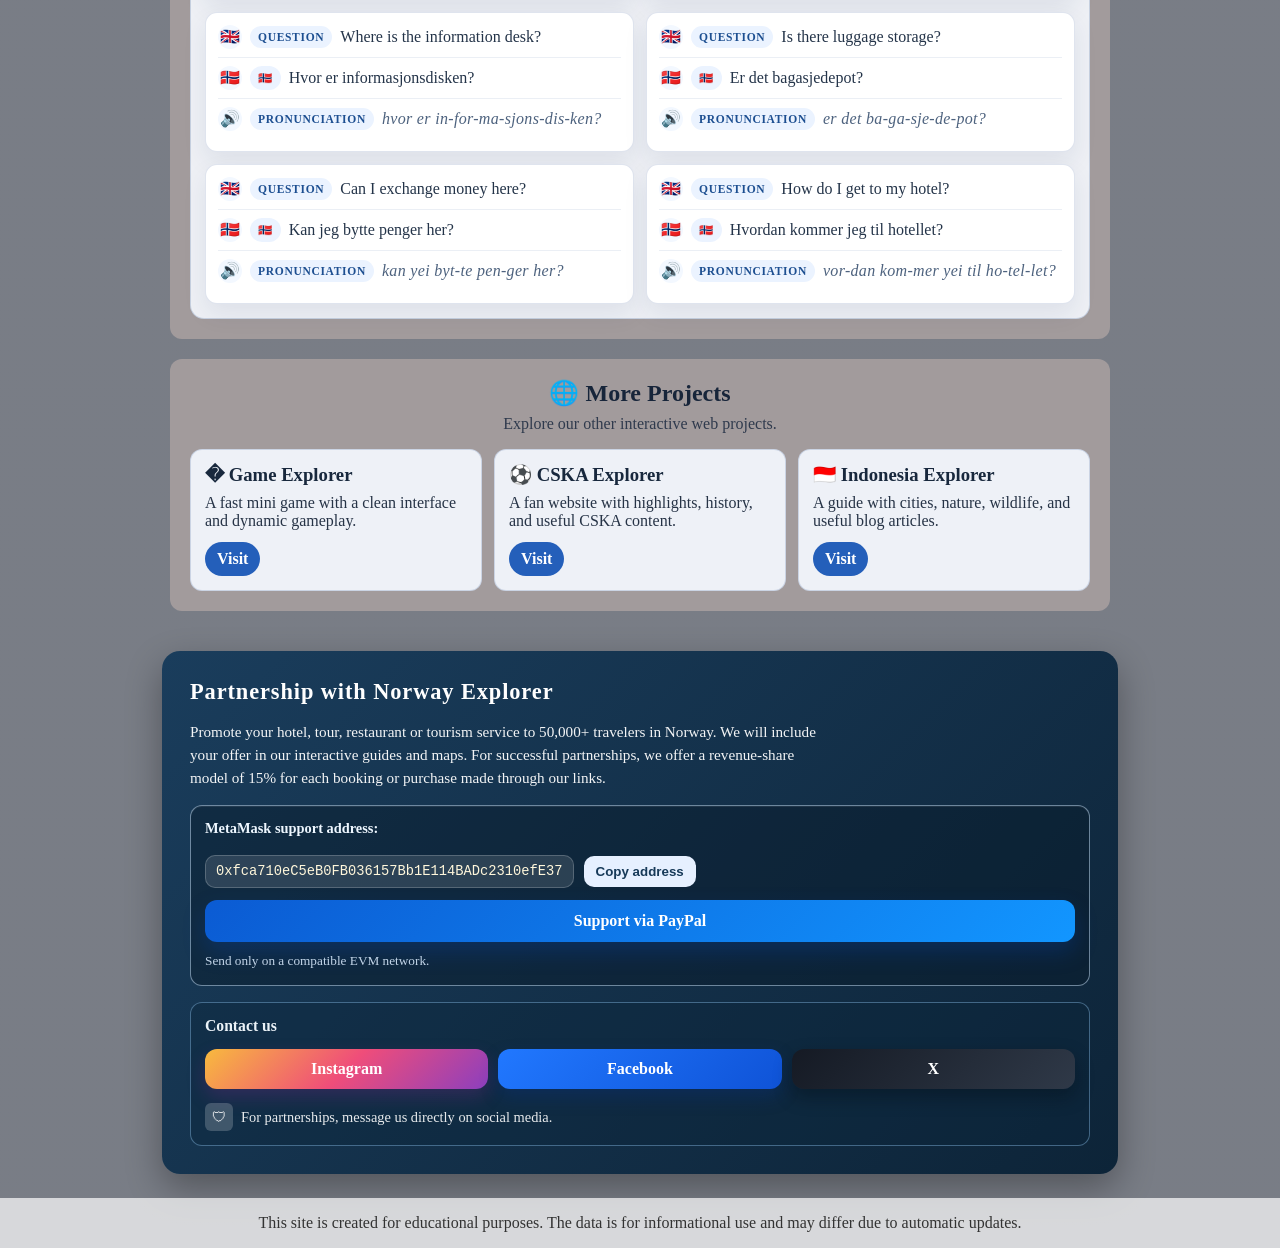
==== commit ca337eba: "Conversation guide: Norwegian + pronunciation for all categories" ====
--- a/index.html
+++ b/index.html
@@ -35,7 +35,7 @@
     <link rel="preconnect" href="https://www.booking.com" crossorigin>
     <link rel="preconnect" href="https://www.tripadvisor.com" crossorigin>
     <link rel="preconnect" href="https://www.havilavoyages.com" crossorigin>
-    <link rel="stylesheet" href="style.css">
+    <link rel="stylesheet" href="style.css?v=20260930">
     <meta http-equiv="Content-Security-Policy" content="default-src 'self'; base-uri 'self'; object-src 'none'; img-src 'self' data: https://*.googlesyndication.com https://*.doubleclick.net; style-src 'self' 'unsafe-inline'; script-src 'self' 'unsafe-inline' https://pagead2.googlesyndication.com; connect-src 'self' https://formspree.io https://dashboard.mailerlite.com https://assets.mailerlite.com https://pagead2.googlesyndication.com https://googleads.g.doubleclick.net; frame-src 'self' https://googleads.g.doubleclick.net https://tpc.googlesyndication.com; form-action 'self' https://formspree.io https://dashboard.mailerlite.com https://assets.mailerlite.com; upgrade-insecure-requests; block-all-mixed-content;">
     <script async src="https://pagead2.googlesyndication.com/pagead/js/adsbygoogle.js?client=ca-pub-8923654560736345" crossorigin="anonymous"></script>
     <script>
@@ -295,9 +295,9 @@
         </div>
     </section>
 
-    <script src="article-cache.js" defer></script>
-    <script src="cta-analytics.js" defer></script>
-    <script src="script.js" defer></script>
+    <script src="article-cache.js?v=20260930" defer></script>
+    <script src="cta-analytics.js?v=20260930" defer></script>
+    <script src="script.js?v=20260930" defer></script>
     <button id="backToTop" class="back-to-top" aria-label="Back to top">↑</button>
     <footer id="site-footer">
         Този сайт е създаден с учебна цел. Данните са информативни и е възможно да има разминавания при автоматичното обновяване.
--- a/style.css
+++ b/style.css
@@ -757,9 +757,38 @@
     box-shadow: 0 10px 24px rgba(31, 52, 84, 0.08);
 }
 
+.conversation-language-row {
+    display: grid;
+    grid-template-columns: auto auto 1fr;
+    align-items: center;
+    gap: 8px;
+    padding: 8px 0;
+    border-top: 1px solid rgba(95, 123, 170, 0.12);
+}
+
+.conversation-language-row:first-child {
+    border-top: none;
+    padding-top: 0;
+}
+
+.conversation-language-row--main {
+    padding-top: 0;
+}
+
+.conversation-flag {
+    display: inline-flex;
+    align-items: center;
+    justify-content: center;
+    width: 24px;
+    height: 24px;
+    border-radius: 50%;
+    background: #f3f8ff;
+    font-size: 1rem;
+    line-height: 1;
+}
+
 .conversation-label {
     display: inline-block;
-    margin-bottom: 8px;
     padding: 5px 8px;
     border-radius: 999px;
     background: #ebf3ff;
@@ -770,14 +799,17 @@
     text-transform: uppercase;
 }
 
-.conversation-item p {
-    margin: 0 0 12px;
+.conversation-language-row p {
+    margin: 0;
     color: #243449;
     line-height: 1.5;
-}
-
-.conversation-item p:last-child {
-    margin-bottom: 0;
+    grid-column: 3;
+}
+
+.conversation-pronunciation p {
+    color: #4d627e;
+    font-style: italic;
+    letter-spacing: 0.02em;
 }
 
 .related-projects {
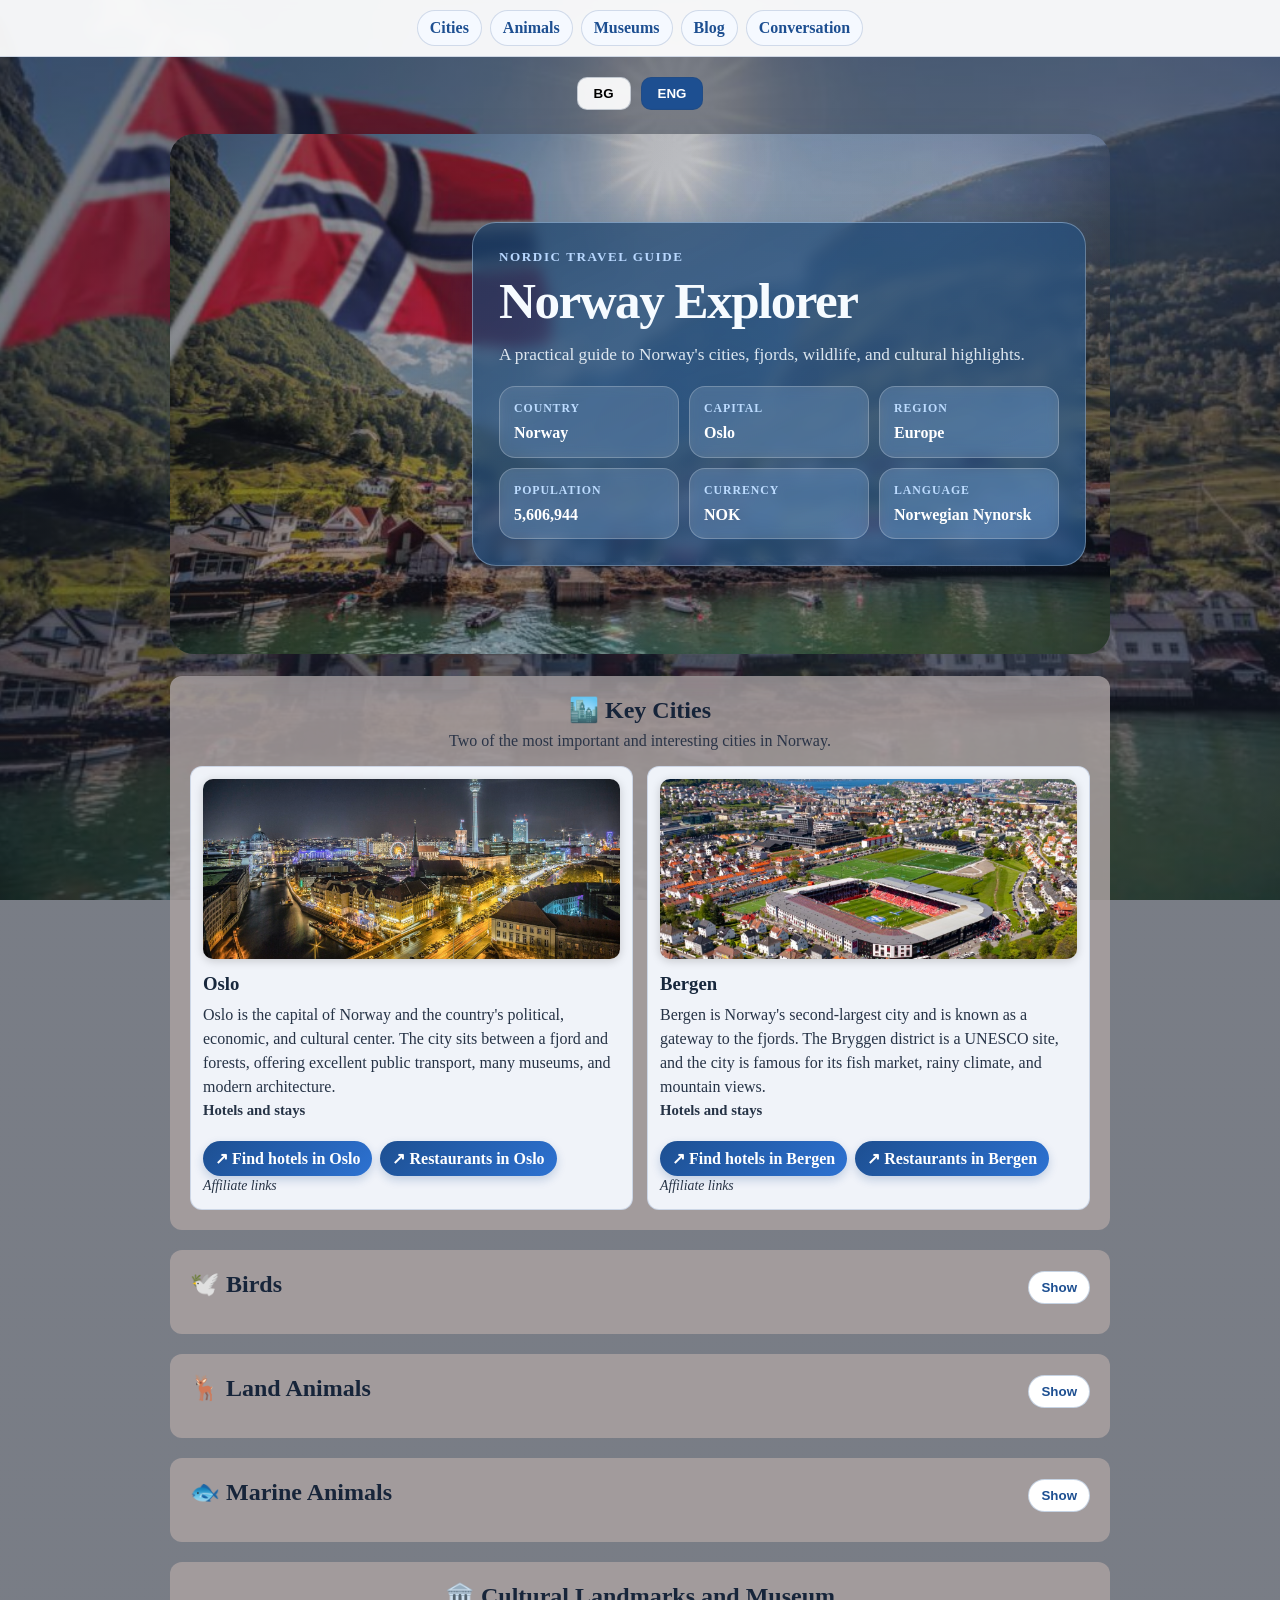
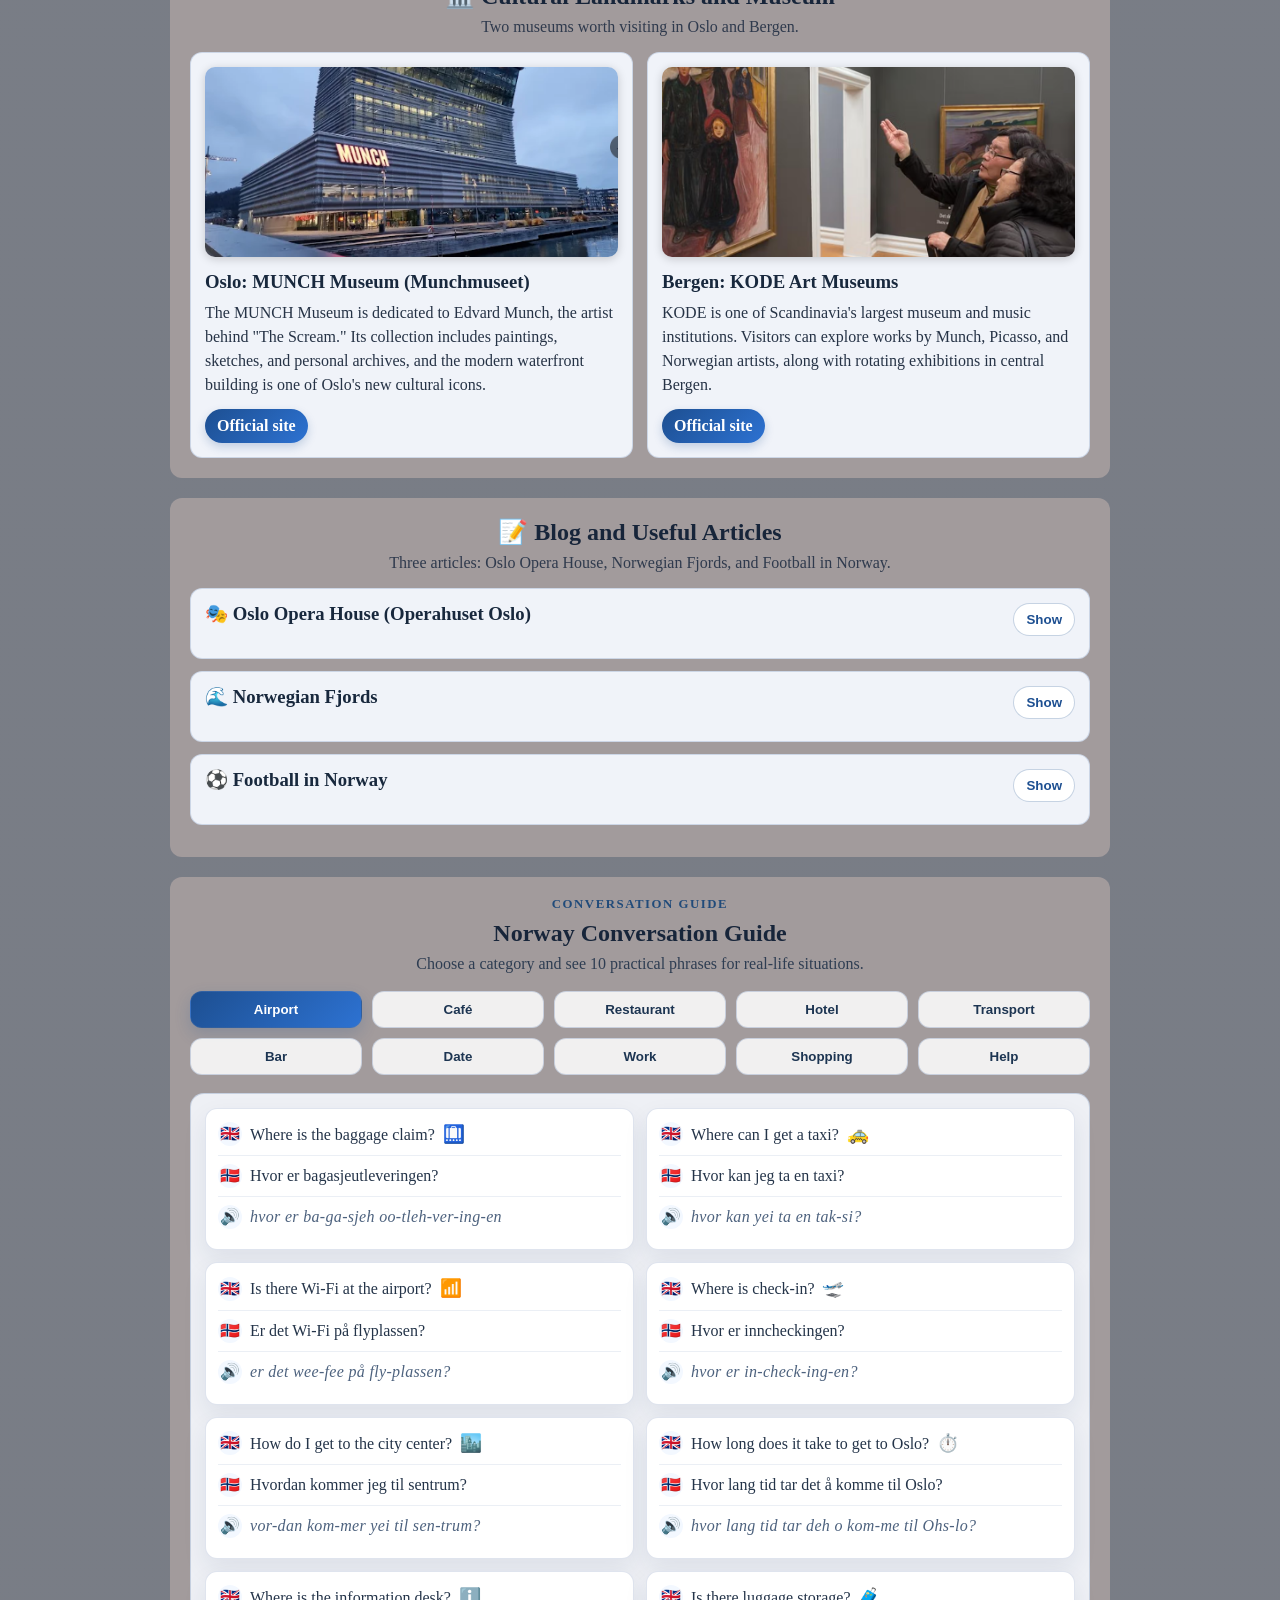
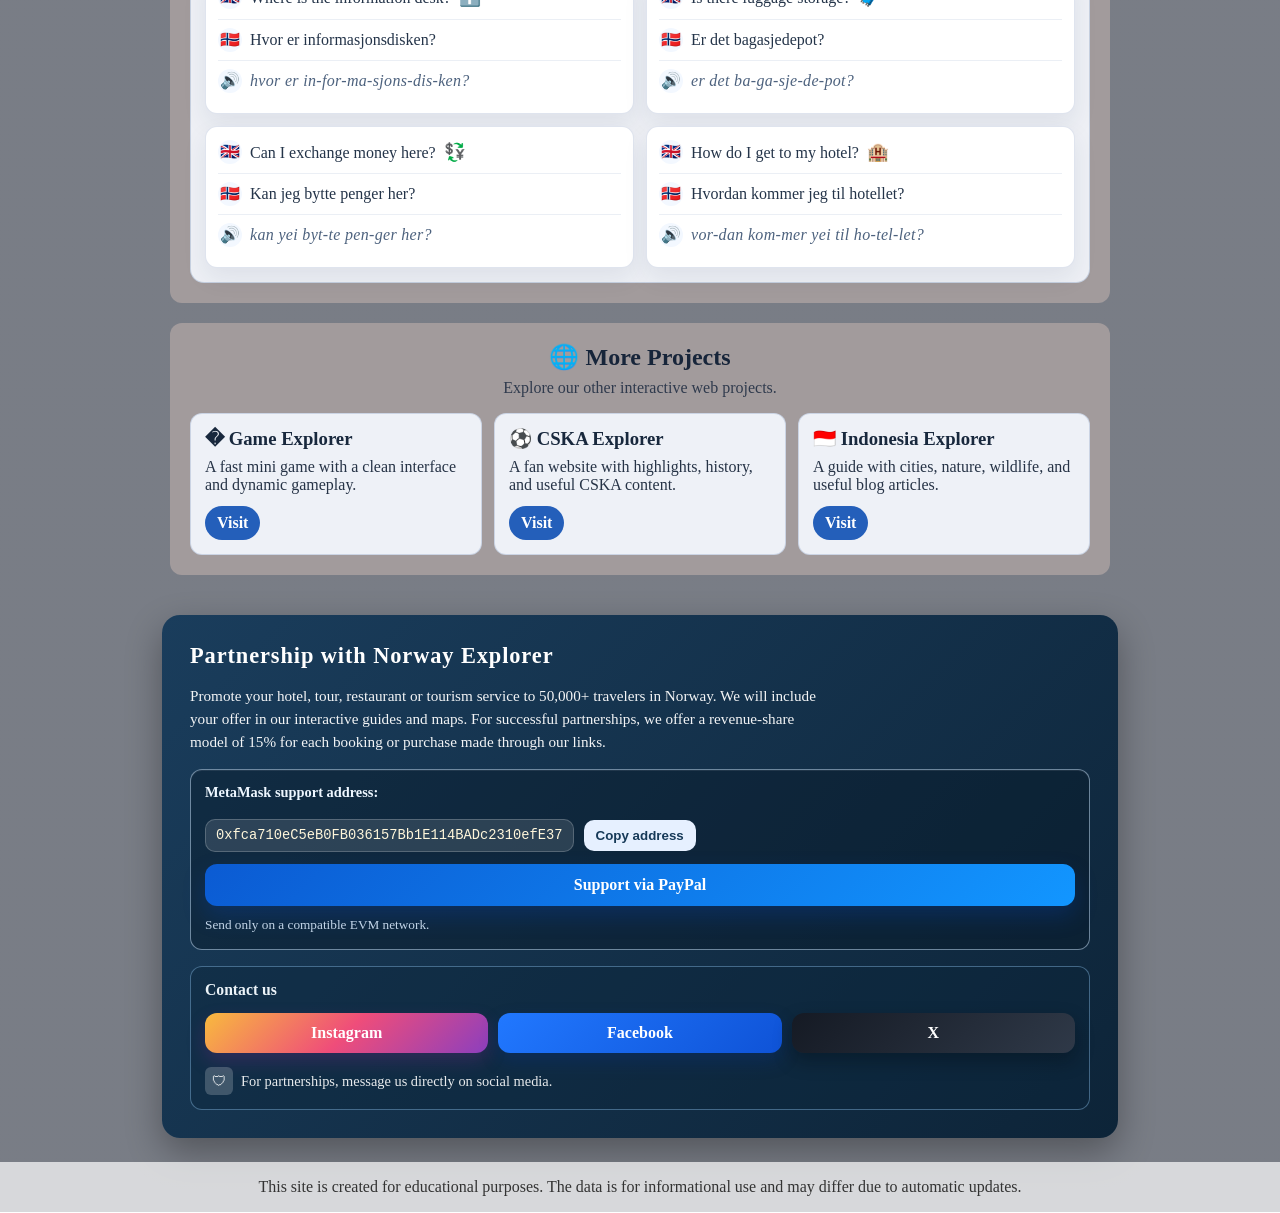
==== commit 9759caba: "Phrasebook: remove label badges, add topic icons" ====
--- a/index.html
+++ b/index.html
@@ -35,7 +35,7 @@
     <link rel="preconnect" href="https://www.booking.com" crossorigin>
     <link rel="preconnect" href="https://www.tripadvisor.com" crossorigin>
     <link rel="preconnect" href="https://www.havilavoyages.com" crossorigin>
-    <link rel="stylesheet" href="style.css?v=20260930">
+    <link rel="stylesheet" href="style.css?v=20260930d">
     <meta http-equiv="Content-Security-Policy" content="default-src 'self'; base-uri 'self'; object-src 'none'; img-src 'self' data: https://*.googlesyndication.com https://*.doubleclick.net; style-src 'self' 'unsafe-inline'; script-src 'self' 'unsafe-inline' https://pagead2.googlesyndication.com; connect-src 'self' https://formspree.io https://dashboard.mailerlite.com https://assets.mailerlite.com https://pagead2.googlesyndication.com https://googleads.g.doubleclick.net; frame-src 'self' https://googleads.g.doubleclick.net https://tpc.googlesyndication.com; form-action 'self' https://formspree.io https://dashboard.mailerlite.com https://assets.mailerlite.com; upgrade-insecure-requests; block-all-mixed-content;">
     <script async src="https://pagead2.googlesyndication.com/pagead/js/adsbygoogle.js?client=ca-pub-8923654560736345" crossorigin="anonymous"></script>
     <script>
@@ -297,7 +297,7 @@
 
     <script src="article-cache.js?v=20260930" defer></script>
     <script src="cta-analytics.js?v=20260930" defer></script>
-    <script src="script.js?v=20260930" defer></script>
+    <script src="script.js?v=20260930d" defer></script>
     <button id="backToTop" class="back-to-top" aria-label="Back to top">↑</button>
     <footer id="site-footer">
         Този сайт е създаден с учебна цел. Данните са информативни и е възможно да има разминавания при автоматичното обновяване.
--- a/style.css
+++ b/style.css
@@ -775,6 +775,14 @@
     padding-top: 0;
 }
 
+.conversation-language-row--no-label {
+    grid-template-columns: auto 1fr;
+}
+
+.conversation-language-row.conversation-language-row--no-label p {
+    grid-column: 2;
+}
+
 .conversation-flag {
     display: inline-flex;
     align-items: center;
@@ -804,6 +812,11 @@
     color: #243449;
     line-height: 1.5;
     grid-column: 3;
+}
+
+.conversation-icon {
+    margin-left: 4px;
+    font-size: 1.1em;
 }
 
 .conversation-pronunciation p {
